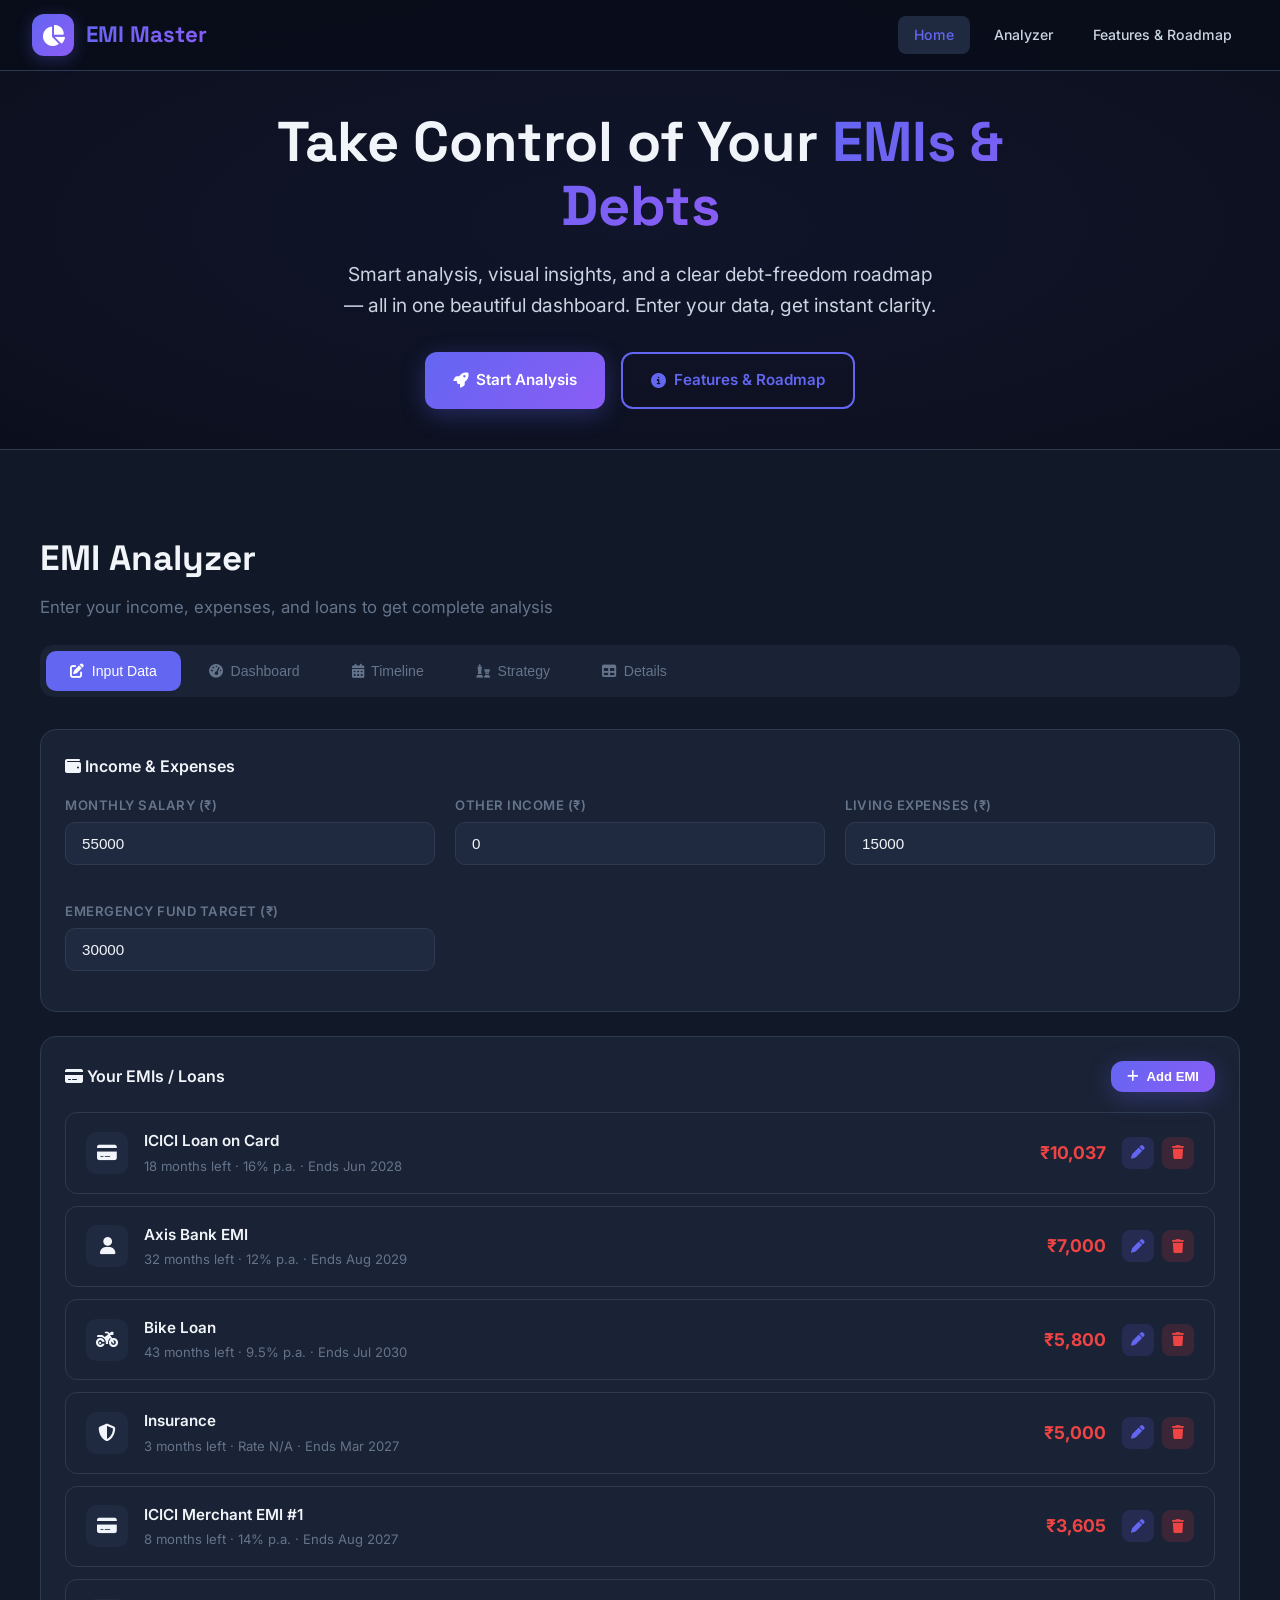
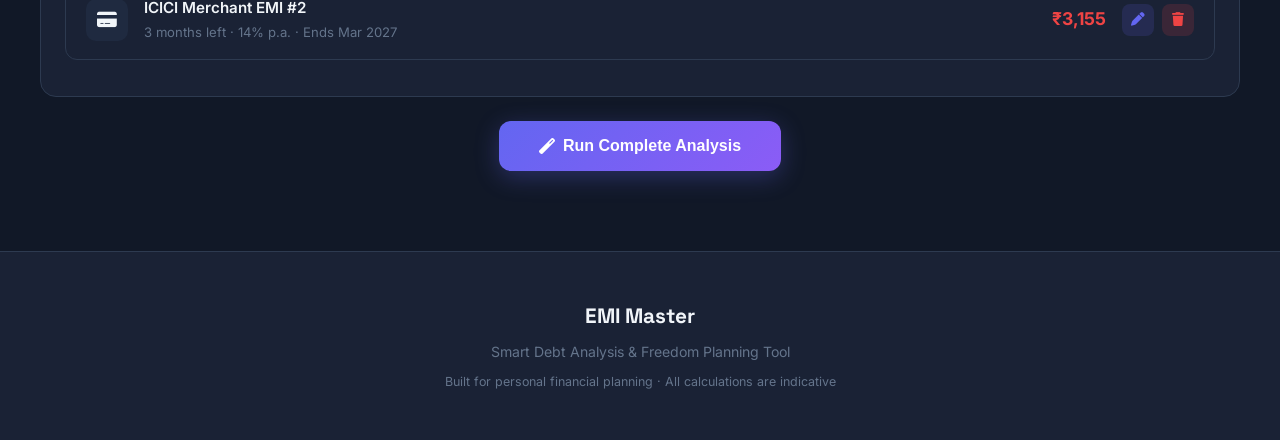
==== index.html @ 426da657 "Initial commit: EMI Master web application" ====
<!DOCTYPE html>
<html lang="en">
<head>
<meta charset="UTF-8">
<meta name="viewport" content="width=device-width, initial-scale=1.0">
<title>EMI Master — Smart Debt Analysis & Freedom Planner</title>
<link href="https://fonts.googleapis.com/css2?family=Inter:wght@300;400;500;600;700;800;900&family=Space+Grotesk:wght@500;700&display=swap" rel="stylesheet">
<link href="https://cdnjs.cloudflare.com/ajax/libs/font-awesome/6.5.0/css/all.min.css" rel="stylesheet">
<style>
:root {
  --bg: #0a0e1a;
  --bg2: #111827;
  --card: #1a2235;
  --card2: #1f2a40;
  --card3: #243049;
  --accent: #6366f1;
  --accent2: #8b5cf6;
  --accent-glow: rgba(99,102,241,0.3);
  --good: #10b981;
  --good-glow: rgba(16,185,129,0.2);
  --warn: #f59e0b;
  --bad: #ef4444;
  --bad-glow: rgba(239,68,68,0.15);
  --txt: #f1f5f9;
  --txt2: #cbd5e1;
  --muted: #64748b;
  --line: #2d3a50;
  --gradient1: linear-gradient(135deg, #6366f1, #8b5cf6);
  --gradient2: linear-gradient(135deg, #10b981, #06b6d4);
  --gradient3: linear-gradient(135deg, #f59e0b, #ef4444);
  --radius: 16px;
  --shadow: 0 8px 32px rgba(0,0,0,0.4);
}
* { box-sizing: border-box; margin: 0; padding: 0; }
html { scroll-behavior: smooth; }
body {
  font-family: 'Inter', system-ui, sans-serif;
  background: var(--bg);
  color: var(--txt);
  line-height: 1.6;
  overflow-x: hidden;
}

/* NAVBAR */
.navbar {
  position: fixed; top: 0; left: 0; right: 0; z-index: 1000;
  background: rgba(10,14,26,0.85);
  backdrop-filter: blur(20px);
  border-bottom: 1px solid var(--line);
  padding: 14px 32px;
  display: flex; align-items: center; justify-content: space-between;
}
.nav-brand {
  display: flex; align-items: center; gap: 12px;
}
.nav-logo {
  width: 42px; height: 42px; border-radius: 12px;
  background: var(--gradient1);
  display: flex; align-items: center; justify-content: center;
  font-size: 1.3rem; font-weight: 800; color: white;
  box-shadow: 0 4px 16px var(--accent-glow);
}
.nav-title {
  font-family: 'Space Grotesk', sans-serif;
  font-size: 1.4rem; font-weight: 700;
  background: var(--gradient1);
  -webkit-background-clip: text; background-clip: text; color: transparent;
}
.nav-links { display: flex; gap: 8px; }
.nav-links a {
  color: var(--txt2); text-decoration: none; padding: 8px 16px;
  border-radius: 8px; font-size: 0.88rem; font-weight: 500;
  transition: all 0.3s;
}
.nav-links a:hover, .nav-links a.active {
  background: var(--card2); color: var(--accent);
}

/* HERO */
.hero {
  padding: 110px 32px 40px;
  text-align: center;
  position: relative;
  overflow: hidden;
}
.hero::before {
  content: '';
  position: absolute; top: -50%; left: -50%; width: 200%; height: 200%;
  background: radial-gradient(ellipse at center, rgba(99,102,241,0.08) 0%, transparent 60%);
  animation: pulse 8s ease-in-out infinite;
}
@keyframes pulse { 0%,100%{opacity:0.5;transform:scale(1)} 50%{opacity:1;transform:scale(1.05)} }
.hero-content { position: relative; z-index: 1; max-width: 800px; margin: 0 auto; }
.hero h1 {
  font-family: 'Space Grotesk', sans-serif;
  font-size: 3.5rem; font-weight: 800; line-height: 1.15;
  margin-bottom: 20px;
}
.hero h1 span {
  background: var(--gradient1);
  -webkit-background-clip: text; background-clip: text; color: transparent;
}
.hero p { font-size: 1.2rem; color: var(--txt2); max-width: 600px; margin: 0 auto 32px; }
.hero-btns { display: flex; gap: 16px; justify-content: center; flex-wrap: wrap; }
.btn {
  padding: 14px 28px; border-radius: 12px; font-size: 0.95rem;
  font-weight: 600; text-decoration: none; cursor: pointer;
  border: none; transition: all 0.3s; display: inline-flex; align-items: center; gap: 8px;
}
.btn-primary {
  background: var(--gradient1); color: white;
  box-shadow: 0 6px 24px var(--accent-glow);
}
.btn-primary:hover { transform: translateY(-2px); box-shadow: 0 8px 32px var(--accent-glow); }
.btn-outline {
  background: transparent; color: var(--accent);
  border: 2px solid var(--accent);
}
.btn-outline:hover { background: rgba(99,102,241,0.1); }

/* FEATURES */
.section { padding: 80px 32px; max-width: 1200px; margin: 0 auto; }
.section-title {
  font-family: 'Space Grotesk', sans-serif;
  font-size: 2.2rem; font-weight: 700; text-align: center; margin-bottom: 12px;
}
.section-sub { text-align: center; color: var(--muted); margin-bottom: 48px; font-size: 1.05rem; }
.features-grid {
  display: grid; grid-template-columns: repeat(auto-fit, minmax(300px, 1fr));
  gap: 24px;
}
.feature-card {
  background: var(--card); border: 1px solid var(--line);
  border-radius: var(--radius); padding: 32px;
  transition: all 0.3s; position: relative; overflow: hidden;
}
.feature-card:hover {
  transform: translateY(-4px); border-color: var(--accent);
  box-shadow: 0 12px 40px rgba(99,102,241,0.15);
}
.feature-icon {
  width: 56px; height: 56px; border-radius: 14px;
  display: flex; align-items: center; justify-content: center;
  font-size: 1.4rem; margin-bottom: 18px;
}
.feature-card h3 { font-size: 1.15rem; margin-bottom: 8px; }
.feature-card p { color: var(--txt2); font-size: 0.92rem; }

/* APP SECTION */
.app-section {
  background: var(--bg2); padding: 80px 32px; border-top: 1px solid var(--line);
}
.app-container { max-width: 1200px; margin: 0 auto; }

/* TABS */
.tabs {
  display: flex; gap: 4px; background: var(--card);
  border-radius: 14px; padding: 6px; margin-bottom: 32px;
  overflow-x: auto;
}
.tab {
  padding: 12px 24px; border-radius: 10px; cursor: pointer;
  font-size: 0.88rem; font-weight: 500; color: var(--muted);
  transition: all 0.3s; white-space: nowrap;
  border: none; background: none;
}
.tab.active { background: var(--accent); color: white; }
.tab:hover:not(.active) { color: var(--txt); background: var(--card2); }
.tab-content { display: none; animation: fadeIn 0.4s; }
.tab-content.active { display: block; }
@keyframes fadeIn { from{opacity:0;transform:translateY(10px)} to{opacity:1;transform:none} }

/* FORM */
.form-grid { display: grid; grid-template-columns: repeat(auto-fit, minmax(280px, 1fr)); gap: 20px; }
.form-group { margin-bottom: 16px; }
.form-group label {
  display: block; font-size: 0.82rem; font-weight: 600;
  color: var(--muted); text-transform: uppercase; letter-spacing: 0.5px;
  margin-bottom: 6px;
}
.form-group input, .form-group select {
  width: 100%; padding: 12px 16px; border-radius: 10px;
  border: 1px solid var(--line); background: var(--card2);
  color: var(--txt); font-size: 0.95rem;
  transition: border-color 0.3s;
}
.form-group input:focus, .form-group select:focus {
  outline: none; border-color: var(--accent);
  box-shadow: 0 0 0 3px var(--accent-glow);
}

/* EMI LIST */
.emi-list { margin-top: 20px; }
.emi-item {
  background: var(--card); border: 1px solid var(--line);
  border-radius: 12px; padding: 16px 20px; margin-bottom: 12px;
  display: flex; align-items: center; justify-content: space-between;
  transition: all 0.3s;
}
.emi-item:hover { border-color: var(--accent); }
.emi-item-info { display: flex; align-items: center; gap: 16px; }
.emi-item-icon {
  width: 42px; height: 42px; border-radius: 10px;
  background: var(--card2); display: flex; align-items: center;
  justify-content: center; font-size: 1.1rem;
}
.emi-item-name { font-weight: 600; font-size: 0.95rem; }
.emi-item-details { color: var(--muted); font-size: 0.82rem; margin-top: 2px; }
.emi-item-amount { font-weight: 700; font-size: 1.1rem; }
.emi-item-actions { display: flex; gap: 8px; }
.emi-item-actions button {
  width: 32px; height: 32px; border-radius: 8px; border: none;
  cursor: pointer; font-size: 0.85rem; transition: all 0.3s;
}
.btn-edit { background: rgba(99,102,241,0.15); color: var(--accent); }
.btn-delete { background: rgba(239,68,68,0.15); color: var(--bad); }
.btn-edit:hover { background: rgba(99,102,241,0.3); }
.btn-delete:hover { background: rgba(239,68,68,0.3); }

/* DASHBOARD */
.dash-grid { display: grid; grid-template-columns: repeat(4, 1fr); gap: 16px; margin-bottom: 32px; }
.kpi-card {
  background: var(--card); border: 1px solid var(--line);
  border-radius: var(--radius); padding: 24px; text-align: center;
  position: relative; overflow: hidden;
}
.kpi-card::before {
  content: ''; position: absolute; top: 0; left: 0; right: 0; height: 3px;
}
.kpi-card.accent::before { background: var(--gradient1); }
.kpi-card.good::before { background: var(--gradient2); }
.kpi-card.warn::before { background: linear-gradient(90deg, #f59e0b, #fbbf24); }
.kpi-card.bad::before { background: linear-gradient(90deg, #ef4444, #f87171); }
.kpi-label { font-size: 0.78rem; color: var(--muted); text-transform: uppercase; letter-spacing: 0.5px; }
.kpi-value { font-size: 1.8rem; font-weight: 800; margin-top: 6px; }

/* CHARTS */
.chart-container {
  background: var(--card); border: 1px solid var(--line);
  border-radius: var(--radius); padding: 24px; margin-bottom: 24px;
}
.chart-title { font-size: 1rem; font-weight: 600; margin-bottom: 16px; }
.bar-chart { display: flex; flex-direction: column; gap: 12px; }
.bar-row { display: flex; align-items: center; gap: 12px; }
.bar-label { width: 130px; font-size: 0.85rem; color: var(--txt2); flex-shrink: 0; }
.bar-track {
  flex: 1; height: 32px; background: var(--card2);
  border-radius: 8px; overflow: hidden; position: relative;
}
.bar-fill {
  height: 100%; border-radius: 8px; display: flex;
  align-items: center; padding: 0 12px; font-size: 0.78rem;
  font-weight: 600; color: white; transition: width 0.8s ease;
  justify-content: flex-end;
}
.bar-value { font-size: 0.85rem; font-weight: 600; width: 80px; text-align: right; }

/* DONUT CHART */
.donut-wrapper { display: flex; align-items: center; justify-content: center; gap: 40px; flex-wrap: wrap; }
.donut-svg { width: 200px; height: 200px; }
.donut-legend { display: flex; flex-direction: column; gap: 12px; }
.legend-item { display: flex; align-items: center; gap: 10px; font-size: 0.88rem; }
.legend-dot { width: 12px; height: 12px; border-radius: 4px; }

/* TIMELINE */
.timeline { margin-left: 12px; padding-left: 30px; border-left: 2px solid var(--line); }
.tl-item { position: relative; margin-bottom: 28px; padding-bottom: 4px; }
.tl-item::before {
  content: ''; position: absolute; left: -39px; top: 4px;
  width: 16px; height: 16px; border-radius: 50%;
  background: var(--accent); box-shadow: 0 0 0 4px var(--accent-glow);
}
.tl-item.complete::before { background: var(--good); box-shadow: 0 0 0 4px var(--good-glow); }
.tl-date { font-weight: 700; color: var(--accent); font-size: 0.95rem; }
.tl-item.complete .tl-date { color: var(--good); }
.tl-text { color: var(--txt2); font-size: 0.9rem; margin-top: 4px; }
.tl-badge {
  display: inline-block; padding: 3px 12px; border-radius: 20px;
  font-size: 0.75rem; font-weight: 600; margin-top: 6px;
}
.tl-badge.freed { background: rgba(16,185,129,0.15); color: var(--good); }

/* TABLE */
.data-table { width: 100%; border-collapse: collapse; font-size: 0.9rem; }
.data-table th {
  padding: 14px 16px; text-align: left; font-size: 0.78rem;
  text-transform: uppercase; letter-spacing: 0.5px;
  color: var(--accent); background: var(--card2);
  border-bottom: 1px solid var(--line);
}
.data-table td { padding: 14px 16px; border-bottom: 1px solid var(--line); }
.data-table tr:hover td { background: rgba(99,102,241,0.04); }
.data-table .num { text-align: right; font-variant-numeric: tabular-nums; }
.data-table tfoot td { font-weight: 700; background: var(--card2); }

/* TIPS */
.tips-grid { display: grid; grid-template-columns: repeat(auto-fit, minmax(320px, 1fr)); gap: 20px; }
.tip-card {
  background: var(--card); border: 1px solid var(--line);
  border-radius: var(--radius); padding: 24px;
}
.tip-card h4 { margin-bottom: 12px; display: flex; align-items: center; gap: 10px; }
.tip-list { list-style: none; }
.tip-list li {
  padding: 8px 0 8px 24px; position: relative;
  border-bottom: 1px solid var(--line); color: var(--txt2); font-size: 0.9rem;
}
.tip-list li:last-child { border-bottom: none; }
.tip-list li::before { content: '→'; position: absolute; left: 0; color: var(--accent); font-weight: 700; }

/* ALERT */
.alert-box {
  border-radius: 12px; padding: 18px 22px; margin: 20px 0;
  border: 1px solid; display: flex; align-items: flex-start; gap: 14px;
}
.alert-box.danger { background: var(--bad-glow); border-color: var(--bad); }
.alert-box.success { background: var(--good-glow); border-color: var(--good); }
.alert-box.info { background: rgba(99,102,241,0.1); border-color: var(--accent); }
.alert-icon { font-size: 1.3rem; flex-shrink: 0; margin-top: 2px; }

/* FOOTER */
.footer {
  background: var(--card); border-top: 1px solid var(--line);
  padding: 48px 32px; text-align: center;
}
.footer-brand { font-family: 'Space Grotesk'; font-size: 1.3rem; font-weight: 700; margin-bottom: 8px; }
.footer p { color: var(--muted); font-size: 0.88rem; }

/* RESPONSIVE */
@media (max-width: 768px) {
  .hero h1 { font-size: 2.2rem; }
  .dash-grid { grid-template-columns: repeat(2, 1fr); }
  .navbar { padding: 12px 16px; }
  .nav-links { display: none; }
  .section { padding: 48px 16px; }
  .donut-wrapper { flex-direction: column; }
}
@media (max-width: 480px) {
  .dash-grid { grid-template-columns: 1fr; }
  .hero h1 { font-size: 1.8rem; }
}

/* MODAL */
.modal-overlay {
  position: fixed; top: 0; left: 0; right: 0; bottom: 0;
  background: rgba(0,0,0,0.7); backdrop-filter: blur(4px);
  display: none; align-items: center; justify-content: center;
  z-index: 2000; padding: 20px;
}
.modal-overlay.show { display: flex; }
.modal {
  background: var(--card); border: 1px solid var(--line);
  border-radius: var(--radius); padding: 32px;
  width: 100%; max-width: 500px; max-height: 90vh; overflow-y: auto;
}
.modal h3 { margin-bottom: 20px; font-size: 1.2rem; }
.modal-actions { display: flex; gap: 12px; margin-top: 24px; justify-content: flex-end; }

/* PHASE INDICATOR */
.phases {
  display: flex; justify-content: center; gap: 0; margin: 48px auto;
  max-width: 900px; position: relative;
}
.phase {
  flex: 1; text-align: center; position: relative; padding: 0 8px;
}
.phase-num {
  width: 40px; height: 40px; border-radius: 50%;
  background: var(--card2); border: 2px solid var(--line);
  display: flex; align-items: center; justify-content: center;
  font-weight: 700; font-size: 0.9rem; margin: 0 auto 10px;
  position: relative; z-index: 1;
}
.phase.active .phase-num { background: var(--accent); border-color: var(--accent); color: white; }
.phase.done .phase-num { background: var(--good); border-color: var(--good); color: white; }
.phase-label { font-size: 0.78rem; color: var(--muted); }
.phase.active .phase-label { color: var(--accent); font-weight: 600; }
.phases::before {
  content: ''; position: absolute; top: 20px; left: 60px; right: 60px;
  height: 2px; background: var(--line); z-index: 0;
}

/* SCROLLBAR */
::-webkit-scrollbar { width: 8px; }
::-webkit-scrollbar-track { background: var(--bg); }
::-webkit-scrollbar-thumb { background: var(--card2); border-radius: 4px; }
::-webkit-scrollbar-thumb:hover { background: var(--card3); }
</style>
</head>
<body>

<!-- NAVBAR -->
<nav class="navbar">
  <div class="nav-brand">
    <div class="nav-logo"><i class="fas fa-chart-pie"></i></div>
    <span class="nav-title">EMI Master</span>
  </div>
  <div class="nav-links">
    <a href="#home" class="active">Home</a>
    <a href="#app">Analyzer</a>
    <a href="emi-about.html">Features & Roadmap</a>
  </div>
</nav>

<!-- HERO -->
<section class="hero" id="home">
  <div class="hero-content">
    <h1>Take Control of Your <span>EMIs & Debts</span></h1>
    <p>Smart analysis, visual insights, and a clear debt-freedom roadmap — all in one beautiful dashboard. Enter your data, get instant clarity.</p>
    <div class="hero-btns">
      <a href="#app" class="btn btn-primary"><i class="fas fa-rocket"></i> Start Analysis</a>
      <a href="emi-about.html" class="btn btn-outline"><i class="fas fa-info-circle"></i> Features & Roadmap</a>
    </div>
  </div>
</section>

<!-- MAIN APP -->
<section class="app-section" id="app">
  <div class="app-container">
    <h2 class="section-title" style="text-align:left;margin-bottom:8px">EMI Analyzer</h2>
    <p class="section-sub" style="text-align:left;margin-bottom:24px">Enter your income, expenses, and loans to get complete analysis</p>

    <!-- TABS -->
    <div class="tabs">
      <button class="tab active" onclick="switchTab('input')"><i class="fas fa-edit"></i>&nbsp; Input Data</button>
      <button class="tab" onclick="switchTab('dashboard')"><i class="fas fa-tachometer-alt"></i>&nbsp; Dashboard</button>
      <button class="tab" onclick="switchTab('timeline')"><i class="fas fa-calendar-alt"></i>&nbsp; Timeline</button>
      <button class="tab" onclick="switchTab('strategy')"><i class="fas fa-chess"></i>&nbsp; Strategy</button>
      <button class="tab" onclick="switchTab('details')"><i class="fas fa-table"></i>&nbsp; Details</button>
    </div>

    <!-- TAB: INPUT -->
    <div class="tab-content active" id="tab-input">
      <div class="chart-container">
        <div class="chart-title"><i class="fas fa-wallet"></i> Income & Expenses</div>
        <div class="form-grid">
          <div class="form-group">
            <label>Monthly Salary (₹)</label>
            <input type="number" id="salary" placeholder="e.g. 55000" value="55000">
          </div>
          <div class="form-group">
            <label>Other Income (₹)</label>
            <input type="number" id="otherIncome" placeholder="e.g. 5000" value="0">
          </div>
          <div class="form-group">
            <label>Living Expenses (₹)</label>
            <input type="number" id="expenses" placeholder="e.g. 15000" value="15000">
          </div>
          <div class="form-group">
            <label>Emergency Fund Target (₹)</label>
            <input type="number" id="emergencyFund" placeholder="e.g. 30000" value="30000">
          </div>
        </div>
      </div>

      <div class="chart-container">
        <div class="chart-title" style="display:flex;justify-content:space-between;align-items:center">
          <span><i class="fas fa-credit-card"></i> Your EMIs / Loans</span>
          <button class="btn btn-primary" onclick="openAddModal()" style="padding:8px 16px;font-size:0.82rem">
            <i class="fas fa-plus"></i> Add EMI
          </button>
        </div>
        <div class="emi-list" id="emiList"></div>
        <div id="noEmi" style="text-align:center;padding:40px;color:var(--muted)">
          <i class="fas fa-inbox" style="font-size:2rem;margin-bottom:12px;display:block"></i>
          No EMIs added yet. Click "Add EMI" to start.
        </div>
      </div>

      <div style="text-align:center;margin-top:24px">
        <button class="btn btn-primary" onclick="runAnalysis()" style="padding:16px 40px;font-size:1rem">
          <i class="fas fa-magic"></i> Run Complete Analysis
        </button>
      </div>
    </div>

    <!-- TAB: DASHBOARD -->
    <div class="tab-content" id="tab-dashboard">
      <div class="dash-grid" id="kpiGrid"></div>
      <div class="chart-container">
        <div class="chart-title">Salary Allocation Breakdown</div>
        <div class="donut-wrapper">
          <svg class="donut-svg" viewBox="0 0 42 42" id="donutChart"></svg>
          <div class="donut-legend" id="donutLegend"></div>
        </div>
      </div>
      <div class="chart-container">
        <div class="chart-title">EMI Distribution by Loan</div>
        <div class="bar-chart" id="emiBarChart"></div>
      </div>
      <div id="healthAlert"></div>
    </div>

    <!-- TAB: TIMELINE -->
    <div class="tab-content" id="tab-timeline">
      <div class="chart-container">
        <div class="chart-title"><i class="fas fa-flag-checkered"></i> Debt Freedom Timeline</div>
        <div class="timeline" id="timelineView"></div>
      </div>
      <div class="chart-container">
        <div class="chart-title">Free Cash Growth Projection</div>
        <div class="bar-chart" id="cashGrowthChart"></div>
      </div>
    </div>

    <!-- TAB: STRATEGY -->
    <div class="tab-content" id="tab-strategy">
      <div class="tips-grid" id="strategyCards"></div>
    </div>

    <!-- TAB: DETAILS -->
    <div class="tab-content" id="tab-details">
      <div class="chart-container" style="padding:0;overflow:hidden">
        <table class="data-table" id="detailsTable"></table>
      </div>
    </div>
  </div>
</section>

<!-- ADD EMI MODAL -->
<div class="modal-overlay" id="emiModal">
  <div class="modal">
    <h3 id="modalTitle"><i class="fas fa-plus-circle"></i> Add New EMI</h3>
    <div class="form-group">
      <label>Loan Name</label>
      <input type="text" id="emiName" placeholder="e.g. ICICI Credit Card Loan">
    </div>
    <div class="form-group">
      <label>Monthly EMI (₹)</label>
      <input type="number" id="emiAmount" placeholder="e.g. 10000">
    </div>
    <div class="form-group">
      <label>Pending Installments</label>
      <input type="number" id="emiPending" placeholder="e.g. 18">
    </div>
    <div class="form-group">
      <label>Interest Rate (% p.a.) — Optional</label>
      <input type="number" id="emiRate" placeholder="e.g. 14" step="0.1">
    </div>
    <div class="form-group">
      <label>Loan Type</label>
      <select id="emiType">
        <option value="personal">Personal Loan</option>
        <option value="credit">Credit Card EMI</option>
        <option value="vehicle">Vehicle Loan</option>
        <option value="home">Home Loan</option>
        <option value="education">Education Loan</option>
        <option value="insurance">Insurance</option>
        <option value="other">Other</option>
      </select>
    </div>
    <input type="hidden" id="editIndex" value="-1">
    <div class="modal-actions">
      <button class="btn btn-outline" onclick="closeModal()">Cancel</button>
      <button class="btn btn-primary" onclick="saveEmi()">Save EMI</button>
    </div>
  </div>
</div>

<!-- FOOTER -->
<footer class="footer">
  <div class="footer-brand">EMI Master</div>
  <p>Smart Debt Analysis & Freedom Planning Tool</p>
  <p style="margin-top:8px;font-size:0.78rem">Built for personal financial planning · All calculations are indicative</p>
</footer>

<script>
// ===== STATE =====
let emis = [];
let state = { salary: 55000, otherIncome: 0, expenses: 15000, emergencyFund: 30000 };

// Load from localStorage
function loadState() {
  const saved = localStorage.getItem('emiMasterData');
  if (saved) {
    const data = JSON.parse(saved);
    emis = data.emis || [];
    state = data.state || state;
    document.getElementById('salary').value = state.salary;
    document.getElementById('otherIncome').value = state.otherIncome;
    document.getElementById('expenses').value = state.expenses;
    document.getElementById('emergencyFund').value = state.emergencyFund;
  }
  renderEmiList();
}

function saveState() {
  state.salary = +document.getElementById('salary').value || 0;
  state.otherIncome = +document.getElementById('otherIncome').value || 0;
  state.expenses = +document.getElementById('expenses').value || 0;
  state.emergencyFund = +document.getElementById('emergencyFund').value || 0;
  localStorage.setItem('emiMasterData', JSON.stringify({ emis, state }));
}

// ===== TABS =====
function switchTab(name) {
  document.querySelectorAll('.tab-content').forEach(t => t.classList.remove('active'));
  document.querySelectorAll('.tab').forEach(t => t.classList.remove('active'));
  document.getElementById('tab-' + name).classList.add('active');
  event.target.closest('.tab').classList.add('active');
}

// ===== EMI CRUD =====
const typeIcons = {
  personal: 'fa-user', credit: 'fa-credit-card', vehicle: 'fa-motorcycle',
  home: 'fa-home', education: 'fa-graduation-cap', insurance: 'fa-shield-alt', other: 'fa-ellipsis-h'
};

function renderEmiList() {
  const list = document.getElementById('emiList');
  const noEmi = document.getElementById('noEmi');
  if (emis.length === 0) { list.innerHTML = ''; noEmi.style.display = 'block'; return; }
  noEmi.style.display = 'none';
  list.innerHTML = emis.map((e, i) => `
    <div class="emi-item">
      <div class="emi-item-info">
        <div class="emi-item-icon"><i class="fas ${typeIcons[e.type] || 'fa-money-bill'}"></i></div>
        <div>
          <div class="emi-item-name">${escapeHtml(e.name)}</div>
          <div class="emi-item-details">${e.pending} months left · ${e.rate ? e.rate + '% p.a.' : 'Rate N/A'} · Ends ${getEndDate(e.pending)}</div>
        </div>
      </div>
      <div style="display:flex;align-items:center;gap:16px">
        <div class="emi-item-amount" style="color:var(--bad)">₹${e.amount.toLocaleString('en-IN')}</div>
        <div class="emi-item-actions">
          <button class="btn-edit" onclick="editEmi(${i})"><i class="fas fa-pen"></i></button>
          <button class="btn-delete" onclick="deleteEmi(${i})"><i class="fas fa-trash"></i></button>
        </div>
      </div>
    </div>
  `).join('');
}

function escapeHtml(str) {
  const div = document.createElement('div');
  div.textContent = str;
  return div.innerHTML;
}

function getEndDate(months) {
  const d = new Date();
  d.setMonth(d.getMonth() + months);
  return d.toLocaleString('en-IN', { month: 'short', year: 'numeric' });
}

function openAddModal() {
  document.getElementById('modalTitle').innerHTML = '<i class="fas fa-plus-circle"></i> Add New EMI';
  document.getElementById('emiName').value = '';
  document.getElementById('emiAmount').value = '';
  document.getElementById('emiPending').value = '';
  document.getElementById('emiRate').value = '';
  document.getElementById('emiType').value = 'personal';
  document.getElementById('editIndex').value = -1;
  document.getElementById('emiModal').classList.add('show');
}

function editEmi(i) {
  const e = emis[i];
  document.getElementById('modalTitle').innerHTML = '<i class="fas fa-edit"></i> Edit EMI';
  document.getElementById('emiName').value = e.name;
  document.getElementById('emiAmount').value = e.amount;
  document.getElementById('emiPending').value = e.pending;
  document.getElementById('emiRate').value = e.rate || '';
  document.getElementById('emiType').value = e.type;
  document.getElementById('editIndex').value = i;
  document.getElementById('emiModal').classList.add('show');
}

function deleteEmi(i) {
  if (confirm('Remove this EMI?')) {
    emis.splice(i, 1);
    saveState();
    renderEmiList();
  }
}

function closeModal() { document.getElementById('emiModal').classList.remove('show'); }

function saveEmi() {
  const name = document.getElementById('emiName').value.trim();
  const amount = +document.getElementById('emiAmount').value;
  const pending = +document.getElementById('emiPending').value;
  const rate = +document.getElementById('emiRate').value || 0;
  const type = document.getElementById('emiType').value;
  if (!name || !amount || !pending) { alert('Please fill Name, Amount, and Pending months.'); return; }
  const idx = +document.getElementById('editIndex').value;
  const emi = { name, amount, pending, rate, type };
  if (idx >= 0) emis[idx] = emi; else emis.push(emi);
  saveState();
  renderEmiList();
  closeModal();
}

// ===== ANALYSIS ENGINE =====
function runAnalysis() {
  saveState();
  if (emis.length === 0) { alert('Please add at least one EMI to analyze.'); return; }

  generateDashboard();
  generateTimeline();
  generateStrategy();
  generateDetails();

  // Switch to dashboard
  document.querySelectorAll('.tab-content').forEach(t => t.classList.remove('active'));
  document.querySelectorAll('.tab').forEach(t => t.classList.remove('active'));
  document.getElementById('tab-dashboard').classList.add('active');
  document.querySelectorAll('.tab')[1].classList.add('active');
}

function generateDashboard() {
  const totalIncome = state.salary + state.otherIncome;
  const totalEmi = emis.reduce((s, e) => s + e.amount, 0);
  const totalDebt = emis.reduce((s, e) => s + e.amount * e.pending, 0);
  const freeCash = totalIncome - totalEmi - state.expenses;
  const emiPercent = Math.round((totalEmi / totalIncome) * 100);

  // KPIs
  document.getElementById('kpiGrid').innerHTML = `
    <div class="kpi-card good"><div class="kpi-label">Total Income</div><div class="kpi-value" style="color:var(--good)">₹${totalIncome.toLocaleString('en-IN')}</div></div>
    <div class="kpi-card bad"><div class="kpi-label">Total EMIs</div><div class="kpi-value" style="color:var(--bad)">₹${totalEmi.toLocaleString('en-IN')}</div></div>
    <div class="kpi-card warn"><div class="kpi-label">Expenses</div><div class="kpi-value" style="color:var(--warn)">₹${state.expenses.toLocaleString('en-IN')}</div></div>
    <div class="kpi-card ${freeCash >= 0 ? 'accent' : 'bad'}"><div class="kpi-label">Free Cash</div><div class="kpi-value" style="color:${freeCash >= 0 ? 'var(--accent)' : 'var(--bad)'}">₹${freeCash.toLocaleString('en-IN')}</div></div>
  `;

  // Donut
  const segments = [
    { label: 'EMIs', value: totalEmi, color: '#ef4444' },
    { label: 'Expenses', value: state.expenses, color: '#f59e0b' },
    { label: 'Free Cash', value: Math.max(freeCash, 0), color: '#10b981' }
  ];
  renderDonut(segments, totalIncome);

  // EMI bar chart
  const maxEmi = Math.max(...emis.map(e => e.amount));
  document.getElementById('emiBarChart').innerHTML = emis.map(e => {
    const pct = Math.round((e.amount / maxEmi) * 100);
    return `<div class="bar-row">
      <div class="bar-label">${escapeHtml(e.name)}</div>
      <div class="bar-track"><div class="bar-fill" style="width:${pct}%;background:var(--gradient1)">₹${e.amount.toLocaleString('en-IN')}</div></div>
    </div>`;
  }).join('');

  // Health alert
  let alertHtml = '';
  if (emiPercent > 50) {
    alertHtml = `<div class="alert-box danger"><span class="alert-icon">⚠️</span><div><strong>High EMI Load (${emiPercent}% of income):</strong> Your EMIs consume more than half your income. Avoid new debt and focus on clearing high-interest loans first.</div></div>`;
  } else if (emiPercent > 35) {
    alertHtml = `<div class="alert-box info"><span class="alert-icon">ℹ️</span><div><strong>Moderate EMI Load (${emiPercent}% of income):</strong> Manageable but keep a buffer. Build an emergency fund of at least 3 months' EMI.</div></div>`;
  } else {
    alertHtml = `<div class="alert-box success"><span class="alert-icon">✅</span><div><strong>Healthy EMI Load (${emiPercent}% of income):</strong> Your debt-to-income ratio is comfortable. Continue regular payments and invest the surplus.</div></div>`;
  }
  document.getElementById('healthAlert').innerHTML = alertHtml;
}

function renderDonut(segments, total) {
  const svg = document.getElementById('donutChart');
  const legend = document.getElementById('donutLegend');
  let offset = 25; // start at top
  const radius = 15.915;
  const circumference = 2 * Math.PI * radius;

  let circles = `<circle cx="21" cy="21" r="${radius}" fill="none" stroke="var(--card2)" stroke-width="4"/>`;
  segments.forEach(seg => {
    const pct = (seg.value / total) * 100;
    const dash = (pct / 100) * circumference;
    circles += `<circle cx="21" cy="21" r="${radius}" fill="none" stroke="${seg.color}" stroke-width="4"
      stroke-dasharray="${dash} ${circumference - dash}" stroke-dashoffset="${-offset}" stroke-linecap="round"/>`;
    offset -= (pct / 100) * circumference;
  });
  svg.innerHTML = circles;

  legend.innerHTML = segments.map(seg => {
    const pct = Math.round((seg.value / total) * 100);
    return `<div class="legend-item"><div class="legend-dot" style="background:${seg.color}"></div>${seg.label}: ₹${seg.value.toLocaleString('en-IN')} (${pct}%)</div>`;
  }).join('');
}

function generateTimeline() {
  const totalIncome = state.salary + state.otherIncome;
  // Sort EMIs by end date (pending months)
  const sorted = [...emis].sort((a, b) => a.pending - b.pending);
  let currentEmi = emis.reduce((s, e) => s + e.amount, 0);
  let timeline = '';
  let cashData = [];
  
  cashData.push({ label: 'Now', cash: totalIncome - currentEmi - state.expenses });

  const grouped = {};
  sorted.forEach(e => {
    const key = e.pending;
    if (!grouped[key]) grouped[key] = [];
    grouped[key].push(e);
  });

  Object.keys(grouped).sort((a, b) => +a - +b).forEach(months => {
    const group = grouped[months];
    const freed = group.reduce((s, e) => s + e.amount, 0);
    currentEmi -= freed;
    const freeCash = totalIncome - currentEmi - state.expenses;
    const endDate = getEndDate(+months);
    const names = group.map(e => `${escapeHtml(e.name)} (₹${e.amount.toLocaleString('en-IN')})`).join(', ');

    timeline += `<div class="tl-item${currentEmi === 0 ? ' complete' : ''}">
      <div class="tl-date">${endDate}</div>
      <div class="tl-text">${names} completes</div>
      <span class="tl-badge freed">+₹${freed.toLocaleString('en-IN')} freed/month</span>
      <div class="tl-text" style="margin-top:6px">Remaining EMI: <strong>₹${currentEmi.toLocaleString('en-IN')}</strong> · Free cash: <strong style="color:var(--good)">₹${freeCash.toLocaleString('en-IN')}</strong></div>
    </div>`;

    cashData.push({ label: endDate, cash: freeCash });
  });

  // Final debt-free marker
  const lastMonth = Math.max(...emis.map(e => e.pending));
  timeline += `<div class="tl-item complete">
    <div class="tl-date">🎉 ${getEndDate(lastMonth + 1)} — DEBT FREE!</div>
    <div class="tl-text">All EMIs cleared. Your full income of ₹${totalIncome.toLocaleString('en-IN')} is yours.</div>
  </div>`;

  document.getElementById('timelineView').innerHTML = timeline;

  // Cash growth chart
  const maxCash = Math.max(...cashData.map(d => d.cash), 1);
  document.getElementById('cashGrowthChart').innerHTML = cashData.map(d => {
    const pct = Math.max(Math.round((d.cash / maxCash) * 100), 5);
    const color = d.cash < 5000 ? 'var(--bad)' : d.cash < 15000 ? 'var(--warn)' : 'var(--good)';
    return `<div class="bar-row">
      <div class="bar-label">${d.label}</div>
      <div class="bar-track"><div class="bar-fill" style="width:${pct}%;background:${color}">₹${d.cash.toLocaleString('en-IN')}</div></div>
    </div>`;
  }).join('');
}

function generateStrategy() {
  const totalIncome = state.salary + state.otherIncome;
  const totalEmi = emis.reduce((s, e) => s + e.amount, 0);
  const freeCash = totalIncome - totalEmi - state.expenses;
  const highInterest = [...emis].sort((a, b) => (b.rate || 0) - (a.rate || 0));
  const smallest = [...emis].sort((a, b) => (a.amount * a.pending) - (b.amount * b.pending));

  let html = '';

  // Survival tips
  if (freeCash < 10000) {
    html += `<div class="tip-card">
      <h4 style="color:var(--bad)"><i class="fas fa-shield-alt"></i> Survive Tight Months</h4>
      <ul class="tip-list">
        <li>You have only ₹${freeCash.toLocaleString('en-IN')} spare — avoid any new EMI or credit spend</li>
        <li>Keep ₹${Math.min(state.emergencyFund, totalEmi).toLocaleString('en-IN')} emergency cushion to avoid bounced EMIs</li>
        <li>Set up auto-pay on salary day to never miss a payment</li>
        <li>Cut discretionary spending until the first EMI closes</li>
      </ul>
    </div>`;
  }

  // Avalanche strategy
  html += `<div class="tip-card">
    <h4 style="color:var(--accent)"><i class="fas fa-mountain"></i> Avalanche Method (Save Most Interest)</h4>
    <ul class="tip-list">
      <li>Pay minimums on all loans, put extra towards the <strong>highest interest rate</strong> loan first</li>
      ${highInterest.slice(0, 3).map(e => `<li>Target: ${escapeHtml(e.name)} ${e.rate ? `at ${e.rate}% p.a.` : ''}</li>`).join('')}
      <li>This saves the most money over the life of your loans</li>
    </ul>
  </div>`;

  // Snowball strategy
  html += `<div class="tip-card">
    <h4 style="color:var(--good)"><i class="fas fa-snowflake"></i> Snowball Method (Quick Wins)</h4>
    <ul class="tip-list">
      <li>Pay off the <strong>smallest balance</strong> first for psychological momentum</li>
      ${smallest.slice(0, 3).map(e => `<li>Clear: ${escapeHtml(e.name)} (₹${(e.amount * e.pending).toLocaleString('en-IN')} remaining)</li>`).join('')}
      <li>Each cleared loan frees cash to attack the next one faster</li>
    </ul>
  </div>`;

  // General tips
  html += `<div class="tip-card">
    <h4 style="color:var(--warn)"><i class="fas fa-lightbulb"></i> General Tips</h4>
    <ul class="tip-list">
      <li>Never take a new loan to pay an old one unless the rate is clearly lower</li>
      <li>Any bonus or side income → straight to pre-payment</li>
      <li>Ask your bank about balance transfer at lower interest rates</li>
      <li>Once an EMI closes, redirect that amount to the next target loan</li>
      <li>Build an emergency fund of 3× monthly EMI total (₹${(totalEmi * 3).toLocaleString('en-IN')})</li>
    </ul>
  </div>`;

  // Growth tips
  html += `<div class="tip-card">
    <h4 style="color:var(--accent2)"><i class="fas fa-chart-line"></i> After Debt Freedom</h4>
    <ul class="tip-list">
      <li>Once debt-free, invest the EMI amount in mutual funds/SIPs</li>
      <li>Build 6 months' expenses as full emergency fund</li>
      <li>Start SIP of ₹${totalEmi.toLocaleString('en-IN')}/month for long-term wealth building</li>
      <li>Consider term insurance and health insurance as priority</li>
    </ul>
  </div>`;

  document.getElementById('strategyCards').innerHTML = html;
}

function generateDetails() {
  const totalEmi = emis.reduce((s, e) => s + e.amount, 0);
  const totalDebt = emis.reduce((s, e) => s + e.amount * e.pending, 0);

  let rows = emis.map(e => `
    <tr>
      <td>${escapeHtml(e.name)}</td>
      <td>${e.type}</td>
      <td class="num">₹${e.amount.toLocaleString('en-IN')}</td>
      <td class="num">${e.pending}</td>
      <td>${getEndDate(e.pending)}</td>
      <td class="num">${e.rate ? e.rate + '%' : '—'}</td>
      <td class="num">₹${(e.amount * e.pending).toLocaleString('en-IN')}</td>
    </tr>
  `).join('');

  document.getElementById('detailsTable').innerHTML = `
    <thead><tr><th>Loan</th><th>Type</th><th class="num">Monthly</th><th class="num">Pending</th><th>Ends</th><th class="num">Rate</th><th class="num">Total Left</th></tr></thead>
    <tbody>${rows}</tbody>
    <tfoot><tr><td colspan="2">TOTAL</td><td class="num">₹${totalEmi.toLocaleString('en-IN')}</td><td>—</td><td>${getEndDate(Math.max(...emis.map(e => e.pending)))}</td><td>—</td><td class="num">₹${totalDebt.toLocaleString('en-IN')}</td></tr></tfoot>
  `;
}

// ===== DEMO DATA =====
function loadDemoData() {
  emis = [
    { name: 'ICICI Loan on Card', amount: 10037, pending: 18, rate: 16, type: 'credit' },
    { name: 'Axis Bank EMI', amount: 7000, pending: 32, rate: 12, type: 'personal' },
    { name: 'Bike Loan', amount: 5800, pending: 43, rate: 9.5, type: 'vehicle' },
    { name: 'Insurance', amount: 5000, pending: 3, rate: 0, type: 'insurance' },
    { name: 'ICICI Merchant EMI #1', amount: 3605, pending: 8, rate: 14, type: 'credit' },
    { name: 'ICICI Merchant EMI #2', amount: 3155, pending: 3, rate: 14, type: 'credit' }
  ];
  state = { salary: 55000, otherIncome: 0, expenses: 15000, emergencyFund: 30000 };
  document.getElementById('salary').value = 55000;
  document.getElementById('otherIncome').value = 0;
  document.getElementById('expenses').value = 15000;
  document.getElementById('emergencyFund').value = 30000;
  saveState();
  renderEmiList();
}

// Smooth scroll nav
document.querySelectorAll('.nav-links a').forEach(a => {
  a.addEventListener('click', function(e) {
    document.querySelectorAll('.nav-links a').forEach(l => l.classList.remove('active'));
    this.classList.add('active');
  });
});

// Close modal on overlay click
document.getElementById('emiModal').addEventListener('click', function(e) {
  if (e.target === this) closeModal();
});

// Init
loadState();
if (emis.length === 0) loadDemoData();
</script>
</body>
</html>
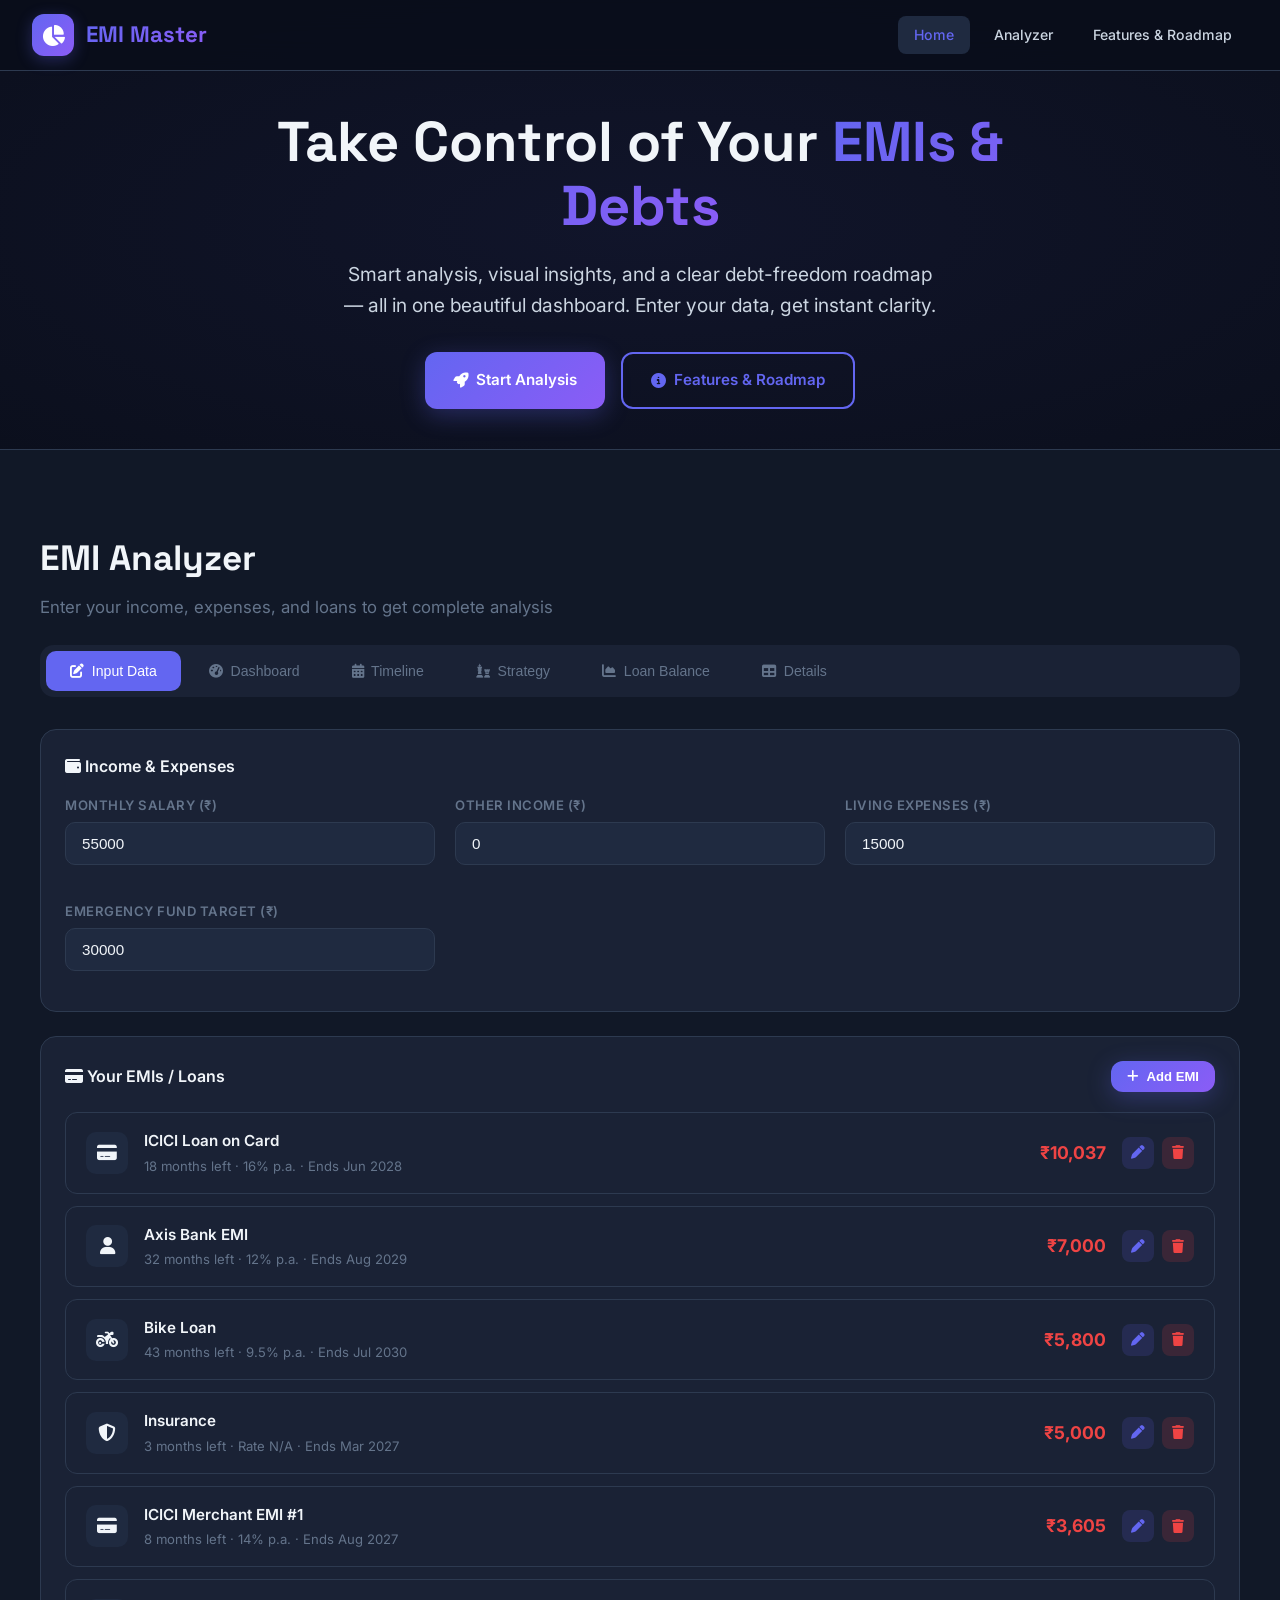
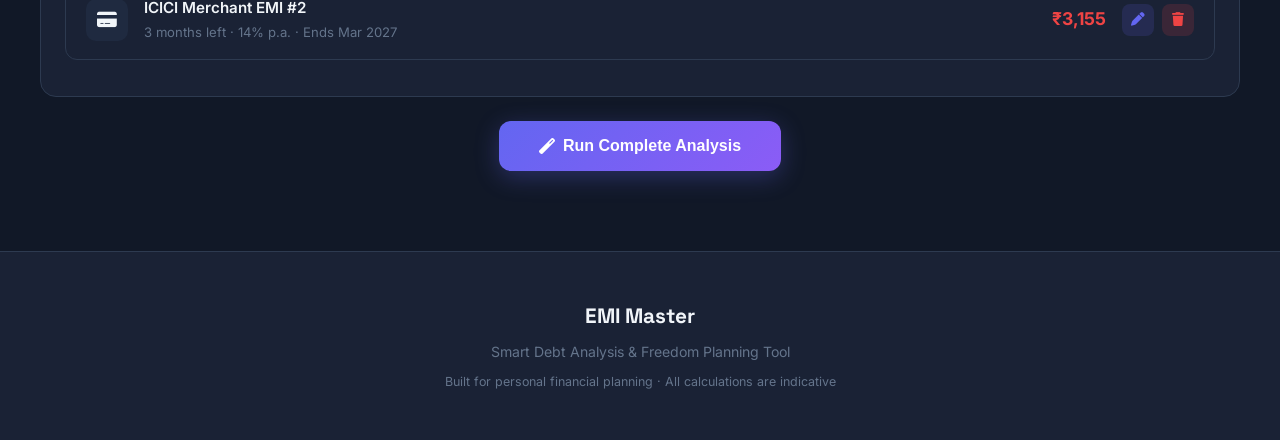
==== commit 085fc1de: "Complete Phase 3: Add loan balance reduction feature with month-by-month tracking" ====
--- a/index.html
+++ b/index.html
@@ -380,6 +380,13 @@
   height: 2px; background: var(--line); z-index: 0;
 }
 
+/* BALANCE CHART */
+.balance-bar-row { display: flex; align-items: center; gap: 10px; margin-bottom: 6px; }
+.balance-bar-row .mo-label { width: 70px; font-size: 0.78rem; color: var(--muted); text-align: right; flex-shrink: 0; }
+.balance-bar-track { flex: 1; height: 24px; background: var(--card2); border-radius: 6px; overflow: hidden; position: relative; }
+.balance-bar-fill { height: 100%; border-radius: 6px; transition: width 0.5s ease; display: flex; align-items: center; justify-content: flex-end; padding-right: 8px; font-size: 0.72rem; font-weight: 600; color: white; }
+.balance-bar-row .mo-val { width: 90px; font-size: 0.8rem; color: var(--txt2); font-variant-numeric: tabular-nums; }
+
 /* SCROLLBAR */
 ::-webkit-scrollbar { width: 8px; }
 ::-webkit-scrollbar-track { background: var(--bg); }
@@ -426,6 +433,7 @@
       <button class="tab" onclick="switchTab('dashboard')"><i class="fas fa-tachometer-alt"></i>&nbsp; Dashboard</button>
       <button class="tab" onclick="switchTab('timeline')"><i class="fas fa-calendar-alt"></i>&nbsp; Timeline</button>
       <button class="tab" onclick="switchTab('strategy')"><i class="fas fa-chess"></i>&nbsp; Strategy</button>
+      <button class="tab" onclick="switchTab('balance')"><i class="fas fa-chart-area"></i>&nbsp; Loan Balance</button>
       <button class="tab" onclick="switchTab('details')"><i class="fas fa-table"></i>&nbsp; Details</button>
     </div>
 
@@ -508,6 +516,27 @@
       <div class="tips-grid" id="strategyCards"></div>
     </div>
 
+    <!-- TAB: LOAN BALANCE -->
+    <div class="tab-content" id="tab-balance">
+      <div class="chart-container">
+        <div class="chart-title" style="display:flex;justify-content:space-between;align-items:center;flex-wrap:wrap;gap:12px">
+          <span><i class="fas fa-chart-area"></i> Month-by-Month Loan Balance Reduction</span>
+          <select id="balanceLoanSelect" onchange="renderBalanceChart()" style="padding:8px 14px;border-radius:8px;border:1px solid var(--line);background:var(--card2);color:var(--txt);font-size:0.85rem"></select>
+        </div>
+        <div id="balanceChartArea" style="margin-top:16px"></div>
+      </div>
+      <div class="chart-container">
+        <div class="chart-title"><i class="fas fa-table"></i> Balance Schedule</div>
+        <div style="overflow-x:auto">
+          <table class="data-table" id="balanceTable"></table>
+        </div>
+      </div>
+      <div class="chart-container">
+        <div class="chart-title"><i class="fas fa-layer-group"></i> Total Debt Reduction Over Time</div>
+        <div id="totalDebtChart" class="bar-chart"></div>
+      </div>
+    </div>
+
     <!-- TAB: DETAILS -->
     <div class="tab-content" id="tab-details">
       <div class="chart-container" style="padding:0;overflow:hidden">
@@ -700,6 +729,7 @@
   generateTimeline();
   generateStrategy();
   generateDetails();
+  generateBalanceReduction();
 
   // Switch to dashboard
   document.querySelectorAll('.tab-content').forEach(t => t.classList.remove('active'));
@@ -921,6 +951,100 @@
     <tbody>${rows}</tbody>
     <tfoot><tr><td colspan="2">TOTAL</td><td class="num">₹${totalEmi.toLocaleString('en-IN')}</td><td>—</td><td>${getEndDate(Math.max(...emis.map(e => e.pending)))}</td><td>—</td><td class="num">₹${totalDebt.toLocaleString('en-IN')}</td></tr></tfoot>
   `;
+}
+
+// ===== BALANCE REDUCTION =====
+let balanceData = {};
+
+function generateBalanceReduction() {
+  balanceData = {};
+  const select = document.getElementById('balanceLoanSelect');
+  select.innerHTML = '<option value="__all__">All Loans (Total Debt)</option>' +
+    emis.map((e, i) => `<option value="${i}">${escapeHtml(e.name)}</option>`).join('');
+
+  emis.forEach((e, i) => {
+    const schedule = [];
+    let balance = e.amount * e.pending;
+    const monthlyRate = e.rate ? (e.rate / 12 / 100) : 0;
+    for (let m = 0; m <= e.pending; m++) {
+      schedule.push({ month: m, balance: Math.round(balance) });
+      if (m < e.pending) {
+        const interest = Math.round(balance * monthlyRate);
+        const principal = e.amount - interest;
+        balance = Math.max(balance - principal, 0);
+      }
+    }
+    balanceData[i] = schedule;
+  });
+
+  // Total debt month-by-month
+  const maxMonths = Math.max(...emis.map(e => e.pending));
+  const totalSchedule = [];
+  for (let m = 0; m <= maxMonths; m++) {
+    let total = 0;
+    emis.forEach((e, i) => {
+      const s = balanceData[i];
+      total += m < s.length ? s[m].balance : 0;
+    });
+    totalSchedule.push({ month: m, balance: total });
+  }
+  balanceData['__all__'] = totalSchedule;
+
+  renderBalanceChart();
+  renderTotalDebtChart();
+}
+
+function renderBalanceChart() {
+  const key = document.getElementById('balanceLoanSelect').value;
+  const schedule = balanceData[key];
+  if (!schedule) return;
+
+  const maxBal = schedule[0].balance || 1;
+  const chartArea = document.getElementById('balanceChartArea');
+  const step = schedule.length > 24 ? Math.ceil(schedule.length / 24) : 1;
+
+  chartArea.innerHTML = schedule.filter((_, i) => i % step === 0 || i === schedule.length - 1).map(s => {
+    const pct = Math.max(Math.round((s.balance / maxBal) * 100), 2);
+    const ratio = s.balance / maxBal;
+    const color = ratio > 0.6 ? 'var(--bad)' : ratio > 0.3 ? 'var(--warn)' : 'var(--good)';
+    const d = new Date(); d.setMonth(d.getMonth() + s.month);
+    const label = d.toLocaleString('en-IN', { month: 'short', year: '2-digit' });
+    return `<div class="balance-bar-row">
+      <div class="mo-label">${label}</div>
+      <div class="balance-bar-track"><div class="balance-bar-fill" style="width:${pct}%;background:${color}"></div></div>
+      <div class="mo-val">₹${s.balance.toLocaleString('en-IN')}</div>
+    </div>`;
+  }).join('');
+
+  // Balance table
+  const tbl = document.getElementById('balanceTable');
+  const rows = schedule.map(s => {
+    const d = new Date(); d.setMonth(d.getMonth() + s.month);
+    const label = d.toLocaleString('en-IN', { month: 'short', year: 'numeric' });
+    const paid = schedule[0].balance - s.balance;
+    const paidPct = Math.round((paid / (schedule[0].balance || 1)) * 100);
+    return `<tr><td class="num">${s.month}</td><td>${label}</td><td class="num">₹${s.balance.toLocaleString('en-IN')}</td><td class="num">₹${paid.toLocaleString('en-IN')}</td><td class="num">${paidPct}%</td></tr>`;
+  }).join('');
+  tbl.innerHTML = `<thead><tr><th class="num">#</th><th>Month</th><th class="num">Balance</th><th class="num">Paid So Far</th><th class="num">Progress</th></tr></thead><tbody>${rows}</tbody>`;
+}
+
+function renderTotalDebtChart() {
+  const schedule = balanceData['__all__'];
+  if (!schedule) return;
+  const maxBal = schedule[0].balance || 1;
+  const step = schedule.length > 20 ? Math.ceil(schedule.length / 20) : 1;
+
+  document.getElementById('totalDebtChart').innerHTML = schedule.filter((_, i) => i % step === 0 || i === schedule.length - 1).map(s => {
+    const pct = Math.max(Math.round((s.balance / maxBal) * 100), 2);
+    const ratio = s.balance / maxBal;
+    const color = ratio > 0.6 ? '#ef4444' : ratio > 0.3 ? '#f59e0b' : '#10b981';
+    const d = new Date(); d.setMonth(d.getMonth() + s.month);
+    const label = d.toLocaleString('en-IN', { month: 'short', year: '2-digit' });
+    return `<div class="bar-row">
+      <div class="bar-label">${label}</div>
+      <div class="bar-track"><div class="bar-fill" style="width:${pct}%;background:${color}">₹${s.balance.toLocaleString('en-IN')}</div></div>
+    </div>`;
+  }).join('');
 }
 
 // ===== DEMO DATA =====
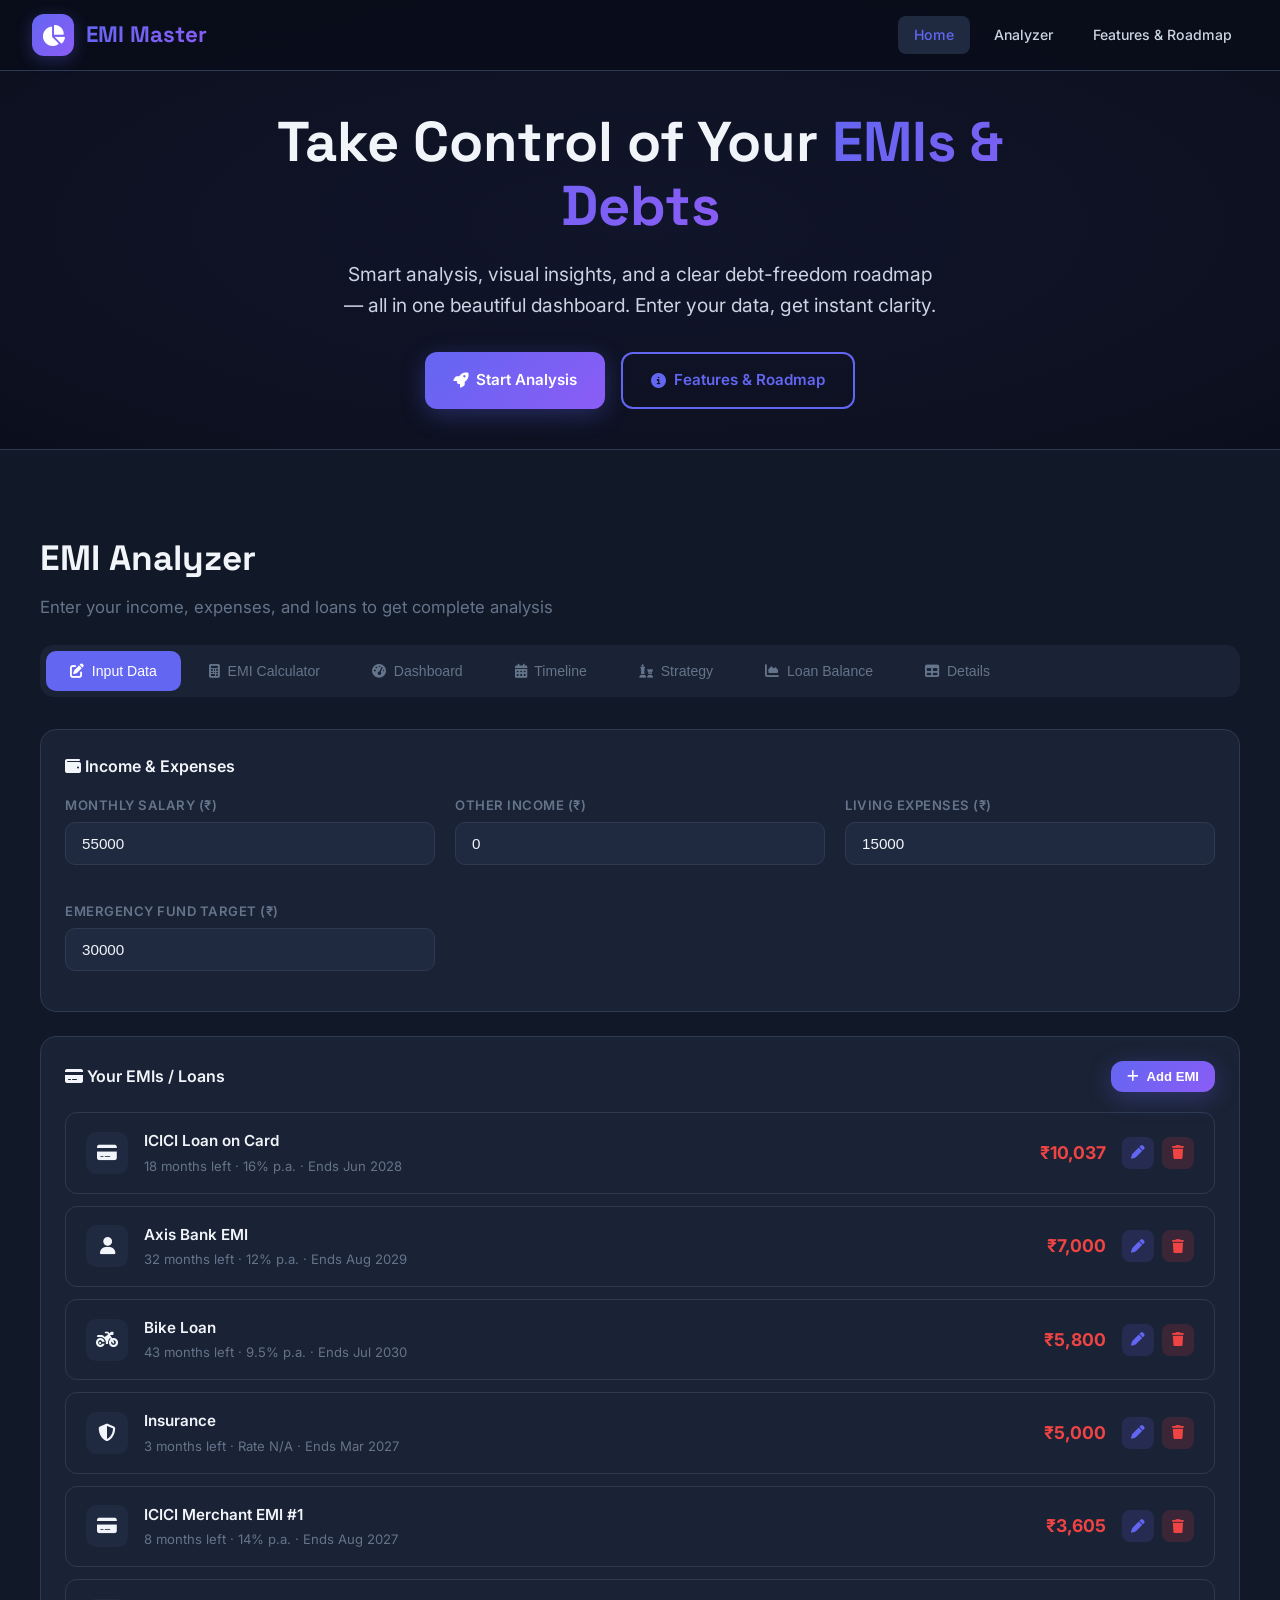
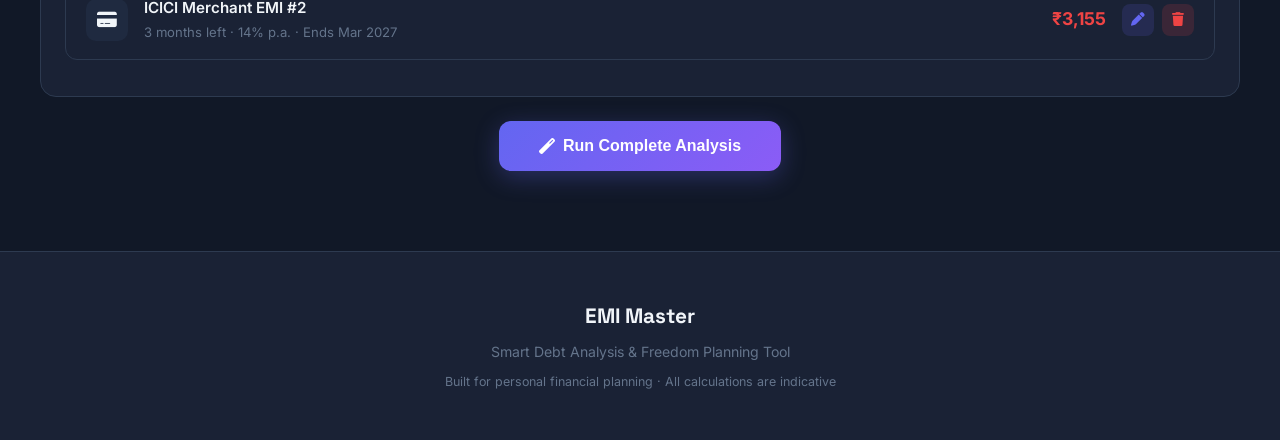
==== commit e181f808: "Add EMI calculator, prepayment simulator, interest breakdown in details" ====
--- a/index.html
+++ b/index.html
@@ -430,6 +430,7 @@
     <!-- TABS -->
     <div class="tabs">
       <button class="tab active" onclick="switchTab('input')"><i class="fas fa-edit"></i>&nbsp; Input Data</button>
+      <button class="tab" onclick="switchTab('calculator')"><i class="fas fa-calculator"></i>&nbsp; EMI Calculator</button>
       <button class="tab" onclick="switchTab('dashboard')"><i class="fas fa-tachometer-alt"></i>&nbsp; Dashboard</button>
       <button class="tab" onclick="switchTab('timeline')"><i class="fas fa-calendar-alt"></i>&nbsp; Timeline</button>
       <button class="tab" onclick="switchTab('strategy')"><i class="fas fa-chess"></i>&nbsp; Strategy</button>
@@ -482,6 +483,37 @@
       </div>
     </div>
 
+    <!-- TAB: EMI CALCULATOR -->
+    <div class="tab-content" id="tab-calculator">
+      <div class="chart-container">
+        <div class="chart-title"><i class="fas fa-calculator"></i> EMI Calculator</div>
+        <p style="color:var(--muted);font-size:0.88rem;margin-bottom:16px">Calculate monthly EMI before taking a new loan</p>
+        <div class="form-grid">
+          <div class="form-group"><label>Loan Amount (₹)</label><input type="number" id="calcPrincipal" placeholder="e.g. 500000"></div>
+          <div class="form-group"><label>Interest Rate (% p.a.)</label><input type="number" id="calcRate" placeholder="e.g. 12" step="0.1"></div>
+          <div class="form-group"><label>Tenure (Months)</label><input type="number" id="calcTenure" placeholder="e.g. 36"></div>
+          <div class="form-group" style="display:flex;align-items:flex-end"><button class="btn btn-primary" onclick="calculateEmi()" style="width:100%;justify-content:center"><i class="fas fa-calculator"></i> Calculate</button></div>
+        </div>
+      </div>
+      <div id="calcResult" style="display:none">
+        <div class="dash-grid" style="grid-template-columns:repeat(4,1fr);margin-bottom:24px" id="calcKpis"></div>
+        <div class="chart-container">
+          <div class="chart-title">Payment Breakdown</div>
+          <div class="donut-wrapper">
+            <svg class="donut-svg" viewBox="0 0 42 42" id="calcDonut"></svg>
+            <div class="donut-legend" id="calcLegend"></div>
+          </div>
+        </div>
+        <div class="chart-container">
+          <div class="chart-title"><i class="fas fa-exchange-alt"></i> Yearly Amortization</div>
+          <div style="overflow-x:auto"><table class="data-table" id="calcAmortTable"></table></div>
+        </div>
+        <div style="text-align:center;margin-top:16px">
+          <button class="btn btn-outline" onclick="addCalcAsEmi()" style="padding:10px 24px"><i class="fas fa-plus"></i> Add This as EMI</button>
+        </div>
+      </div>
+    </div>
+
     <!-- TAB: DASHBOARD -->
     <div class="tab-content" id="tab-dashboard">
       <div class="dash-grid" id="kpiGrid"></div>
@@ -513,6 +545,15 @@
 
     <!-- TAB: STRATEGY -->
     <div class="tab-content" id="tab-strategy">
+      <div class="chart-container" id="prepaySection">
+        <div class="chart-title"><i class="fas fa-forward"></i> Prepayment Simulator</div>
+        <p style="color:var(--muted);font-size:0.88rem;margin-bottom:14px">See how paying extra each month saves interest and reduces tenure</p>
+        <div class="form-grid" style="margin-bottom:16px">
+          <div class="form-group"><label>Extra Monthly Payment (₹)</label><input type="number" id="prepayAmount" placeholder="e.g. 5000" value="5000"></div>
+          <div class="form-group" style="display:flex;align-items:flex-end"><button class="btn btn-primary" onclick="simulatePrepay()" style="width:100%;justify-content:center"><i class="fas fa-bolt"></i> Simulate</button></div>
+        </div>
+        <div id="prepayResult"></div>
+      </div>
       <div class="tips-grid" id="strategyCards"></div>
     </div>
 
@@ -539,6 +580,7 @@
 
     <!-- TAB: DETAILS -->
     <div class="tab-content" id="tab-details">
+      <div class="dash-grid" style="grid-template-columns:repeat(3,1fr);margin-bottom:24px" id="detailKpis"></div>
       <div class="chart-container" style="padding:0;overflow:hidden">
         <table class="data-table" id="detailsTable"></table>
       </div>
@@ -932,25 +974,149 @@
 
 function generateDetails() {
   const totalEmi = emis.reduce((s, e) => s + e.amount, 0);
-  const totalDebt = emis.reduce((s, e) => s + e.amount * e.pending, 0);
-
-  let rows = emis.map(e => `
-    <tr>
+  let grandTotalPayable = 0, grandTotalInterest = 0, grandPrincipal = 0;
+
+  let rows = emis.map(e => {
+    const totalPayable = e.amount * e.pending;
+    const principal = calcPrincipalFromEmi(e.amount, e.rate, e.pending);
+    const interest = totalPayable - principal;
+    grandTotalPayable += totalPayable;
+    grandTotalInterest += interest;
+    grandPrincipal += principal;
+    return `<tr>
       <td>${escapeHtml(e.name)}</td>
-      <td>${e.type}</td>
       <td class="num">₹${e.amount.toLocaleString('en-IN')}</td>
       <td class="num">${e.pending}</td>
       <td>${getEndDate(e.pending)}</td>
       <td class="num">${e.rate ? e.rate + '%' : '—'}</td>
-      <td class="num">₹${(e.amount * e.pending).toLocaleString('en-IN')}</td>
-    </tr>
-  `).join('');
+      <td class="num">₹${principal.toLocaleString('en-IN')}</td>
+      <td class="num" style="color:var(--bad)">₹${interest.toLocaleString('en-IN')}</td>
+      <td class="num">₹${totalPayable.toLocaleString('en-IN')}</td>
+    </tr>`;
+  }).join('');
+
+  document.getElementById('detailKpis').innerHTML = `
+    <div class="kpi-card accent"><div class="kpi-label">Total Payable</div><div class="kpi-value" style="color:var(--accent)">₹${grandTotalPayable.toLocaleString('en-IN')}</div></div>
+    <div class="kpi-card good"><div class="kpi-label">Principal</div><div class="kpi-value" style="color:var(--good)">₹${grandPrincipal.toLocaleString('en-IN')}</div></div>
+    <div class="kpi-card bad"><div class="kpi-label">Total Interest</div><div class="kpi-value" style="color:var(--bad)">₹${grandTotalInterest.toLocaleString('en-IN')}</div></div>
+  `;
 
   document.getElementById('detailsTable').innerHTML = `
-    <thead><tr><th>Loan</th><th>Type</th><th class="num">Monthly</th><th class="num">Pending</th><th>Ends</th><th class="num">Rate</th><th class="num">Total Left</th></tr></thead>
+    <thead><tr><th>Loan</th><th class="num">Monthly</th><th class="num">Months</th><th>Ends</th><th class="num">Rate</th><th class="num">Principal</th><th class="num">Interest</th><th class="num">Total</th></tr></thead>
     <tbody>${rows}</tbody>
-    <tfoot><tr><td colspan="2">TOTAL</td><td class="num">₹${totalEmi.toLocaleString('en-IN')}</td><td>—</td><td>${getEndDate(Math.max(...emis.map(e => e.pending)))}</td><td>—</td><td class="num">₹${totalDebt.toLocaleString('en-IN')}</td></tr></tfoot>
+    <tfoot><tr><td>TOTAL</td><td class="num">₹${totalEmi.toLocaleString('en-IN')}</td><td>—</td><td>${getEndDate(Math.max(...emis.map(e => e.pending)))}</td><td>—</td><td class="num">₹${grandPrincipal.toLocaleString('en-IN')}</td><td class="num">₹${grandTotalInterest.toLocaleString('en-IN')}</td><td class="num">₹${grandTotalPayable.toLocaleString('en-IN')}</td></tr></tfoot>
   `;
+}
+
+function calcPrincipalFromEmi(emi, ratePA, months) {
+  if (!ratePA || ratePA === 0) return emi * months;
+  const r = ratePA / 12 / 100;
+  return Math.round(emi * (1 - Math.pow(1 + r, -months)) / r);
+}
+
+// ===== EMI CALCULATOR =====
+let lastCalc = {};
+function calculateEmi() {
+  const P = +document.getElementById('calcPrincipal').value;
+  const ratePA = +document.getElementById('calcRate').value;
+  const N = +document.getElementById('calcTenure').value;
+  if (!P || !ratePA || !N) { alert('Fill all fields.'); return; }
+  const r = ratePA / 12 / 100;
+  const emi = Math.round(P * r * Math.pow(1 + r, N) / (Math.pow(1 + r, N) - 1));
+  const totalPayable = emi * N;
+  const totalInterest = totalPayable - P;
+  lastCalc = { P, ratePA, N, emi };
+
+  document.getElementById('calcResult').style.display = 'block';
+  document.getElementById('calcKpis').innerHTML = `
+    <div class="kpi-card accent"><div class="kpi-label">Monthly EMI</div><div class="kpi-value" style="color:var(--accent)">₹${emi.toLocaleString('en-IN')}</div></div>
+    <div class="kpi-card good"><div class="kpi-label">Principal</div><div class="kpi-value" style="color:var(--good)">₹${P.toLocaleString('en-IN')}</div></div>
+    <div class="kpi-card bad"><div class="kpi-label">Total Interest</div><div class="kpi-value" style="color:var(--bad)">₹${totalInterest.toLocaleString('en-IN')}</div></div>
+    <div class="kpi-card warn"><div class="kpi-label">Total Payable</div><div class="kpi-value" style="color:var(--warn)">₹${totalPayable.toLocaleString('en-IN')}</div></div>
+  `;
+
+  // Donut
+  const svg = document.getElementById('calcDonut');
+  const legend = document.getElementById('calcLegend');
+  const segs = [{ label: 'Principal', value: P, color: '#10b981' }, { label: 'Interest', value: totalInterest, color: '#ef4444' }];
+  let offset = 25;
+  const radius = 15.915, circ = 2 * Math.PI * radius;
+  let circles = `<circle cx="21" cy="21" r="${radius}" fill="none" stroke="var(--card2)" stroke-width="4"/>`;
+  segs.forEach(s => {
+    const pct = (s.value / totalPayable) * 100;
+    const dash = (pct / 100) * circ;
+    circles += `<circle cx="21" cy="21" r="${radius}" fill="none" stroke="${s.color}" stroke-width="4" stroke-dasharray="${dash} ${circ - dash}" stroke-dashoffset="${-offset}" stroke-linecap="round"/>`;
+    offset -= (pct / 100) * circ;
+  });
+  svg.innerHTML = circles;
+  legend.innerHTML = segs.map(s => `<div class="legend-item"><div class="legend-dot" style="background:${s.color}"></div>${s.label}: ₹${s.value.toLocaleString('en-IN')} (${Math.round(s.value / totalPayable * 100)}%)</div>`).join('');
+
+  // Yearly amortization table
+  let bal = P, yearRows = '', yPrin = 0, yInt = 0;
+  for (let m = 1; m <= N; m++) {
+    const intPart = Math.round(bal * r);
+    const prinPart = emi - intPart;
+    bal = Math.max(bal - prinPart, 0);
+    yPrin += prinPart; yInt += intPart;
+    if (m % 12 === 0 || m === N) {
+      yearRows += `<tr><td class="num">${m % 12 === 0 ? 'Year ' + (m / 12) : 'Remaining'}</td><td class="num">₹${yPrin.toLocaleString('en-IN')}</td><td class="num" style="color:var(--bad)">₹${yInt.toLocaleString('en-IN')}</td><td class="num">₹${bal.toLocaleString('en-IN')}</td></tr>`;
+      yPrin = 0; yInt = 0;
+    }
+  }
+  document.getElementById('calcAmortTable').innerHTML = `<thead><tr><th>Period</th><th class="num">Principal Paid</th><th class="num">Interest Paid</th><th class="num">Balance</th></tr></thead><tbody>${yearRows}</tbody>`;
+}
+
+function addCalcAsEmi() {
+  if (!lastCalc.emi) return;
+  const name = prompt('Loan name for this EMI:');
+  if (!name) return;
+  emis.push({ name, amount: lastCalc.emi, pending: lastCalc.N, rate: lastCalc.ratePA, type: 'personal' });
+  saveState(); renderEmiList();
+  alert('Added! Switch to Input Data tab to see it.');
+}
+
+// ===== PREPAYMENT SIMULATOR =====
+function simulatePrepay() {
+  const extra = +document.getElementById('prepayAmount').value || 0;
+  if (!extra || emis.length === 0) { alert('Enter an extra payment amount and have at least one EMI.'); return; }
+
+  let html = '<div style="display:grid;grid-template-columns:1fr;gap:14px;margin-top:16px">';
+  let totalSaved = 0, totalMonthsSaved = 0;
+
+  emis.forEach(e => {
+    if (!e.rate) {
+      html += `<div class="emi-item"><div class="emi-item-info"><div class="emi-item-icon"><i class="fas ${typeIcons[e.type] || 'fa-money-bill'}"></i></div><div><div class="emi-item-name">${escapeHtml(e.name)}</div><div class="emi-item-details" style="color:var(--muted)">No interest rate — prepayment doesn't save interest</div></div></div></div>`;
+      return;
+    }
+    const r = e.rate / 12 / 100;
+    let bal = calcPrincipalFromEmi(e.amount, e.rate, e.pending);
+    let normalTotal = e.amount * e.pending;
+
+    // With prepayment
+    let bal2 = bal, months2 = 0, total2 = 0;
+    while (bal2 > 0 && months2 < e.pending * 2) {
+      const intPart = bal2 * r;
+      const prinPart = (e.amount + extra) - intPart;
+      if (prinPart <= 0) break;
+      bal2 = Math.max(bal2 - prinPart, 0);
+      total2 += Math.min(e.amount + extra, intPart + bal2 + prinPart);
+      months2++;
+    }
+    const saved = normalTotal - total2;
+    const monthsSaved = e.pending - months2;
+    totalSaved += Math.max(saved, 0);
+    totalMonthsSaved += Math.max(monthsSaved, 0);
+
+    html += `<div class="emi-item" style="flex-wrap:wrap;gap:12px">
+      <div class="emi-item-info"><div class="emi-item-icon"><i class="fas ${typeIcons[e.type] || 'fa-money-bill'}"></i></div>
+        <div><div class="emi-item-name">${escapeHtml(e.name)}</div>
+          <div class="emi-item-details">${e.pending} → <strong style="color:var(--good)">${months2} months</strong> · Save <strong style="color:var(--good)">₹${Math.max(saved, 0).toLocaleString('en-IN')}</strong> interest · ${Math.max(monthsSaved, 0)} months earlier</div></div></div>
+    </div>`;
+  });
+  html += '</div>';
+
+  html = `<div class="alert-box success" style="margin-bottom:16px"><span class="alert-icon">💰</span><div>Paying <strong>₹${extra.toLocaleString('en-IN')} extra/month</strong> across all loans saves <strong>₹${totalSaved.toLocaleString('en-IN')}</strong> in interest and finishes <strong>${totalMonthsSaved} months</strong> earlier overall.</div></div>` + html;
+  document.getElementById('prepayResult').innerHTML = html;
 }
 
 // ===== BALANCE REDUCTION =====
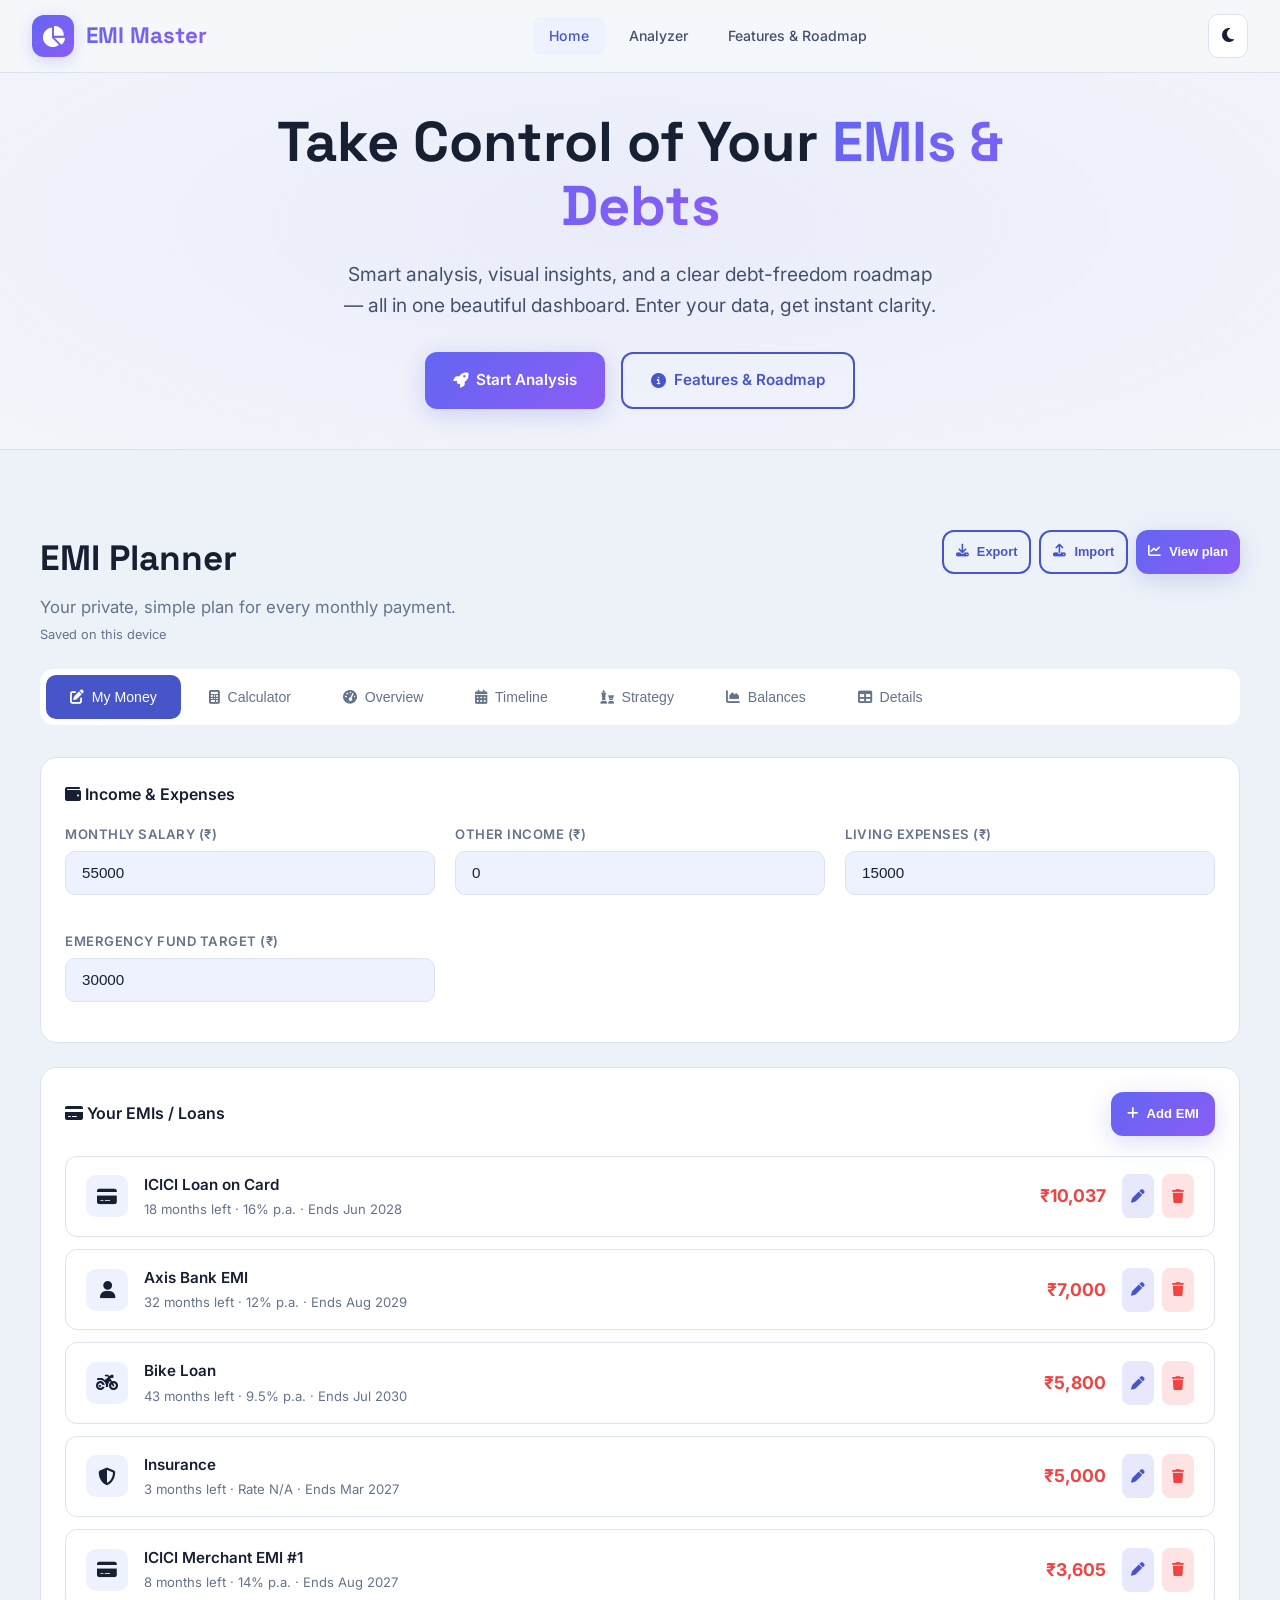
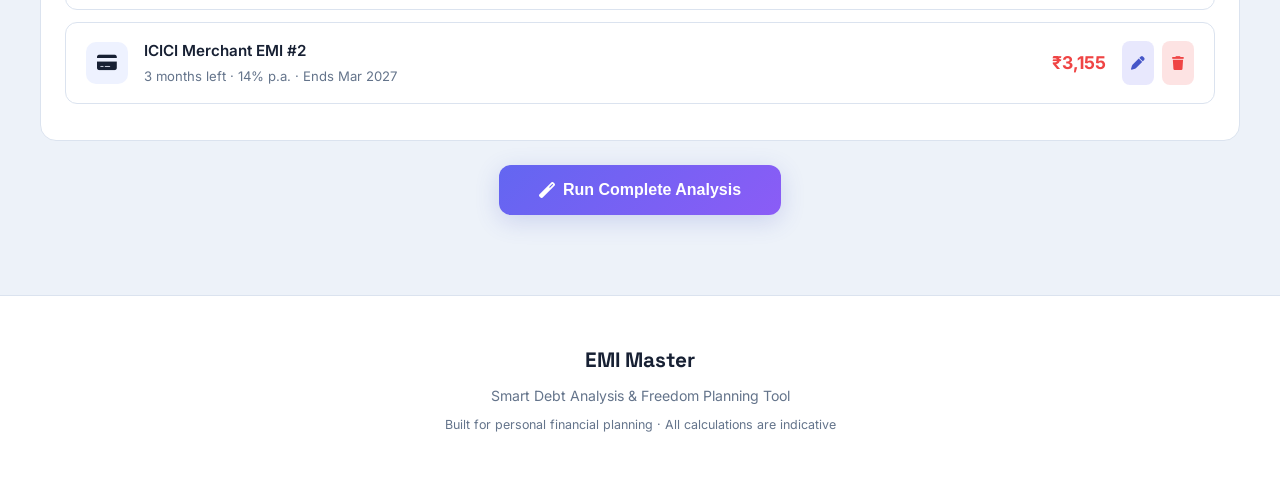
==== commit cfa1e572: "Refactor styles and improve layout for better user experience: update color scheme, enhance mobile n" ====
--- a/index.html
+++ b/index.html
@@ -8,27 +8,33 @@
 <link href="https://cdnjs.cloudflare.com/ajax/libs/font-awesome/6.5.0/css/all.min.css" rel="stylesheet">
 <style>
 :root {
-  --bg: #0a0e1a;
-  --bg2: #111827;
-  --card: #1a2235;
-  --card2: #1f2a40;
-  --card3: #243049;
-  --accent: #6366f1;
-  --accent2: #8b5cf6;
-  --accent-glow: rgba(99,102,241,0.3);
+  --bg: #f5f7fb;
+  --bg2: #edf2f9;
+  --card: #ffffff;
+  --card2: #eef2ff;
+  --card3: #e2e8f0;
+  --accent: #4656c8;
+  --accent2: #7461cf;
+  --accent-glow: rgba(70,86,200,0.2);
   --good: #10b981;
   --good-glow: rgba(16,185,129,0.2);
   --warn: #f59e0b;
   --bad: #ef4444;
   --bad-glow: rgba(239,68,68,0.15);
-  --txt: #f1f5f9;
-  --txt2: #cbd5e1;
+  --txt: #172033;
+  --txt2: #44516a;
   --muted: #64748b;
-  --line: #2d3a50;
+  --line: #dbe3ef;
   --gradient1: linear-gradient(135deg, #6366f1, #8b5cf6);
   --gradient2: linear-gradient(135deg, #10b981, #06b6d4);
   --gradient3: linear-gradient(135deg, #f59e0b, #ef4444);
   --radius: 16px;
+  --shadow: 0 8px 32px rgba(30,41,59,0.08);
+}
+[data-theme="dark"] {
+  --bg: #0a0e1a; --bg2: #111827; --card: #1a2235; --card2: #1f2a40; --card3: #243049;
+  --accent: #818cf8; --accent2: #a78bfa; --accent-glow: rgba(129,140,248,0.3);
+  --txt: #f1f5f9; --txt2: #cbd5e1; --muted: #94a3b8; --line: #2d3a50;
   --shadow: 0 8px 32px rgba(0,0,0,0.4);
 }
 * { box-sizing: border-box; margin: 0; padding: 0; }
@@ -44,11 +50,48 @@
 /* NAVBAR */
 .navbar {
   position: fixed; top: 0; left: 0; right: 0; z-index: 1000;
-  background: rgba(10,14,26,0.85);
+  background: color-mix(in srgb, var(--bg) 88%, transparent);
   backdrop-filter: blur(20px);
   border-bottom: 1px solid var(--line);
   padding: 14px 32px;
   display: flex; align-items: center; justify-content: space-between;
+}
+
+/* Daylight theme + mobile-first comfort improvements */
+.nav-actions { display:flex; align-items:center; gap:8px; }
+.icon-button { width:40px; height:40px; border:1px solid var(--line); border-radius:10px; background:var(--card); color:var(--txt); cursor:pointer; font-size:1rem; }
+.icon-button:hover { color:var(--accent); border-color:var(--accent); }
+.mobile-menu { position:fixed; top:67px; left:0; right:0; z-index:999; box-shadow:var(--shadow); }
+.app-heading { display:flex; align-items:flex-start; justify-content:space-between; gap:16px; }
+.save-status { color:var(--muted); font-size:.8rem; margin-top:4px; }
+.quick-actions { display:flex; flex-wrap:wrap; gap:8px; justify-content:flex-end; }
+.quick-actions .btn { padding:9px 12px; font-size:.8rem; }
+.quick-summary { display:grid; grid-template-columns:repeat(3,1fr); gap:12px; margin:0 0 24px; }
+.summary-chip { background:var(--card); border:1px solid var(--line); border-radius:12px; padding:12px 14px; }
+.summary-chip span { display:block; color:var(--muted); font-size:.74rem; text-transform:uppercase; letter-spacing:.04em; }
+.summary-chip strong { display:block; margin-top:2px; font-size:1.05rem; }
+.toast { position:fixed; left:50%; bottom:24px; z-index:3000; transform:translate(-50%,100px); opacity:0; background:var(--txt); color:var(--card); padding:12px 16px; border-radius:12px; box-shadow:var(--shadow); transition:.25s ease; font-size:.9rem; }
+.toast.show { transform:translate(-50%,0); opacity:1; }
+.skip-link { position:absolute; left:-10000px; top:auto; }
+.skip-link:focus { left:16px; top:12px; z-index:4000; background:var(--accent); color:white; padding:10px 14px; border-radius:8px; }
+button, input, select { min-height:44px; }
+@media (max-width: 768px) {
+  .nav-logo { width:36px; height:36px; border-radius:10px; font-size:1rem; }
+  .nav-title { font-size:1.1rem; }
+  .nav-actions .icon-button { width:36px; height:36px; min-height:36px; }
+  .mobile-menu { top:61px; }
+  .app-heading { display:block; }
+  .quick-actions { justify-content:flex-start; margin:14px 0 18px; overflow-x:auto; flex-wrap:nowrap; padding-bottom:2px; }
+  .quick-actions .btn { width:auto; min-width:max-content; }
+  .quick-summary { grid-template-columns:1fr; gap:8px; }
+  .summary-chip { display:flex; justify-content:space-between; align-items:center; }
+  .summary-chip strong { margin:0; }
+  .tabs { position:sticky; top:60px; z-index:20; box-shadow:0 5px 12px rgba(30,41,59,.08); }
+  .tab { min-height:44px; }
+  .modal-overlay { padding:0; align-items:flex-end; }
+  .modal { max-width:none; max-height:88vh; border-radius:20px 20px 0 0; padding:24px 20px calc(24px + env(safe-area-inset-bottom)); }
+  .modal-actions { position:sticky; bottom:-24px; background:var(--card); padding:14px 0 env(safe-area-inset-bottom); }
+  .modal-actions .btn { width:auto; min-width:120px; }
 }
 .nav-brand {
   display: flex; align-items: center; gap: 12px;
@@ -75,6 +118,21 @@
 .nav-links a:hover, .nav-links a.active {
   background: var(--card2); color: var(--accent);
 }
+.nav-toggle {
+  display: none; background: none; border: none; color: var(--txt);
+  font-size: 1.3rem; cursor: pointer; padding: 4px 8px;
+}
+.mobile-menu {
+  display: none; flex-direction: column; gap: 4px;
+  background: var(--card); border-bottom: 1px solid var(--line);
+  padding: 12px 16px;
+}
+.mobile-menu.open { display: flex; }
+.mobile-menu a {
+  color: var(--txt2); text-decoration: none; padding: 10px 14px;
+  border-radius: 8px; font-size: 0.9rem; font-weight: 500; transition: all 0.2s;
+}
+.mobile-menu a:hover, .mobile-menu a.active { background: var(--card2); color: var(--accent); }
 
 /* HERO */
 .hero {
@@ -242,7 +300,7 @@
 .chart-title { font-size: 1rem; font-weight: 600; margin-bottom: 16px; }
 .bar-chart { display: flex; flex-direction: column; gap: 12px; }
 .bar-row { display: flex; align-items: center; gap: 12px; }
-.bar-label { width: 130px; font-size: 0.85rem; color: var(--txt2); flex-shrink: 0; }
+.bar-label { width: 100px; font-size: 0.82rem; color: var(--txt2); flex-shrink: 0; overflow: hidden; text-overflow: ellipsis; white-space: nowrap; }
 .bar-track {
   flex: 1; height: 32px; background: var(--card2);
   border-radius: 8px; overflow: hidden; position: relative;
@@ -329,15 +387,36 @@
 /* RESPONSIVE */
 @media (max-width: 768px) {
   .hero h1 { font-size: 2.2rem; }
-  .dash-grid { grid-template-columns: repeat(2, 1fr); }
+  .hero p { font-size: 1rem; }
+  .hero { padding: 90px 16px 32px; }
+  .dash-grid { grid-template-columns: repeat(2, 1fr) !important; }
   .navbar { padding: 12px 16px; }
   .nav-links { display: none; }
+  .nav-toggle { display: block; }
   .section { padding: 48px 16px; }
-  .donut-wrapper { flex-direction: column; }
+  .app-section { padding: 48px 16px; }
+  .donut-wrapper { flex-direction: column; gap: 20px; }
+  .kpi-value { font-size: 1.4rem; }
+  .tabs { border-radius: 10px; }
+  .tab { padding: 10px 14px; font-size: 0.8rem; }
+  .emi-item { flex-wrap: wrap; gap: 10px; }
+  .emi-item-info { flex: 1; min-width: 0; }
+  .emi-item-name { font-size: 0.88rem; }
+  .emi-item-details { font-size: 0.75rem; white-space: normal; }
+  .bar-label { width: 80px; font-size: 0.75rem; }
+  .chart-container { padding: 16px; }
+  .modal { padding: 20px; }
+  .phases { flex-wrap: wrap; gap: 16px; }
+  .phases::before { display: none; }
 }
 @media (max-width: 480px) {
-  .dash-grid { grid-template-columns: 1fr; }
-  .hero h1 { font-size: 1.8rem; }
+  .dash-grid { grid-template-columns: 1fr !important; }
+  .hero h1 { font-size: 1.7rem; }
+  .section-title { font-size: 1.6rem; }
+  .kpi-value { font-size: 1.3rem; }
+  .bar-label { width: 70px; }
+  .hero-btns { flex-direction: column; align-items: center; }
+  .btn { width: 100%; max-width: 280px; justify-content: center; }
 }
 
 /* MODAL */
@@ -395,6 +474,7 @@
 </style>
 </head>
 <body>
+<a class="skip-link" href="#app">Skip to EMI planner</a>
 
 <!-- NAVBAR -->
 <nav class="navbar">
@@ -407,7 +487,16 @@
     <a href="#app">Analyzer</a>
     <a href="emi-about.html">Features & Roadmap</a>
   </div>
+  <div class="nav-actions">
+    <button class="icon-button" id="themeToggle" onclick="toggleTheme()" aria-label="Switch to dark theme" title="Switch theme"><i class="fas fa-moon"></i></button>
+    <button class="nav-toggle" onclick="toggleMobileMenu()" aria-label="Menu" aria-expanded="false"><i class="fas fa-bars"></i></button>
+  </div>
 </nav>
+<div class="mobile-menu" id="mobileMenu">
+  <a href="#home" onclick="closeMobileMenu()">Home</a>
+  <a href="#app" onclick="closeMobileMenu()">Analyzer</a>
+  <a href="emi-about.html">Features & Roadmap</a>
+</div>
 
 <!-- HERO -->
 <section class="hero" id="home">
@@ -424,18 +513,27 @@
 <!-- MAIN APP -->
 <section class="app-section" id="app">
   <div class="app-container">
-    <h2 class="section-title" style="text-align:left;margin-bottom:8px">EMI Analyzer</h2>
-    <p class="section-sub" style="text-align:left;margin-bottom:24px">Enter your income, expenses, and loans to get complete analysis</p>
+    <div class="app-heading">
+      <div><h2 class="section-title" style="text-align:left;margin-bottom:8px">EMI Planner</h2><p class="section-sub" style="text-align:left;margin-bottom:0">Your private, simple plan for every monthly payment.</p></div>
+      <div class="quick-actions">
+        <button class="btn btn-outline" onclick="exportData()"><i class="fas fa-download"></i> Export</button>
+        <button class="btn btn-outline" onclick="document.getElementById('importFile').click()"><i class="fas fa-upload"></i> Import</button>
+        <button class="btn btn-primary" onclick="runAnalysis()"><i class="fas fa-chart-line"></i> View plan</button>
+        <input id="importFile" type="file" accept="application/json" hidden onchange="importData(event)">
+      </div>
+    </div>
+    <div class="save-status" id="saveStatus" aria-live="polite">Saved on this device</div>
+    <div class="quick-summary" id="quickSummary" aria-live="polite"></div>
 
     <!-- TABS -->
     <div class="tabs">
-      <button class="tab active" onclick="switchTab('input')"><i class="fas fa-edit"></i>&nbsp; Input Data</button>
-      <button class="tab" onclick="switchTab('calculator')"><i class="fas fa-calculator"></i>&nbsp; EMI Calculator</button>
-      <button class="tab" onclick="switchTab('dashboard')"><i class="fas fa-tachometer-alt"></i>&nbsp; Dashboard</button>
-      <button class="tab" onclick="switchTab('timeline')"><i class="fas fa-calendar-alt"></i>&nbsp; Timeline</button>
-      <button class="tab" onclick="switchTab('strategy')"><i class="fas fa-chess"></i>&nbsp; Strategy</button>
-      <button class="tab" onclick="switchTab('balance')"><i class="fas fa-chart-area"></i>&nbsp; Loan Balance</button>
-      <button class="tab" onclick="switchTab('details')"><i class="fas fa-table"></i>&nbsp; Details</button>
+      <button class="tab active" onclick="switchTab('input', this)"><i class="fas fa-edit"></i>&nbsp; My Money</button>
+      <button class="tab" onclick="switchTab('calculator', this)"><i class="fas fa-calculator"></i>&nbsp; Calculator</button>
+      <button class="tab" onclick="switchTab('dashboard', this)"><i class="fas fa-tachometer-alt"></i>&nbsp; Overview</button>
+      <button class="tab" onclick="switchTab('timeline', this)"><i class="fas fa-calendar-alt"></i>&nbsp; Timeline</button>
+      <button class="tab" onclick="switchTab('strategy', this)"><i class="fas fa-chess"></i>&nbsp; Strategy</button>
+      <button class="tab" onclick="switchTab('balance', this)"><i class="fas fa-chart-area"></i>&nbsp; Balances</button>
+      <button class="tab" onclick="switchTab('details', this)"><i class="fas fa-table"></i>&nbsp; Details</button>
     </div>
 
     <!-- TAB: INPUT -->
@@ -628,6 +726,8 @@
   </div>
 </div>
 
+<div class="toast" id="toast" role="status" aria-live="polite"></div>
+
 <!-- FOOTER -->
 <footer class="footer">
   <div class="footer-brand">EMI Master</div>
@@ -1245,6 +1345,14 @@
   if (e.target === this) closeModal();
 });
 
+// Mobile menu
+function toggleMobileMenu() {
+  document.getElementById('mobileMenu').classList.toggle('open');
+}
+function closeMobileMenu() {
+  document.getElementById('mobileMenu').classList.remove('open');
+}
+
 // Init
 loadState();
 if (emis.length === 0) loadDemoData();
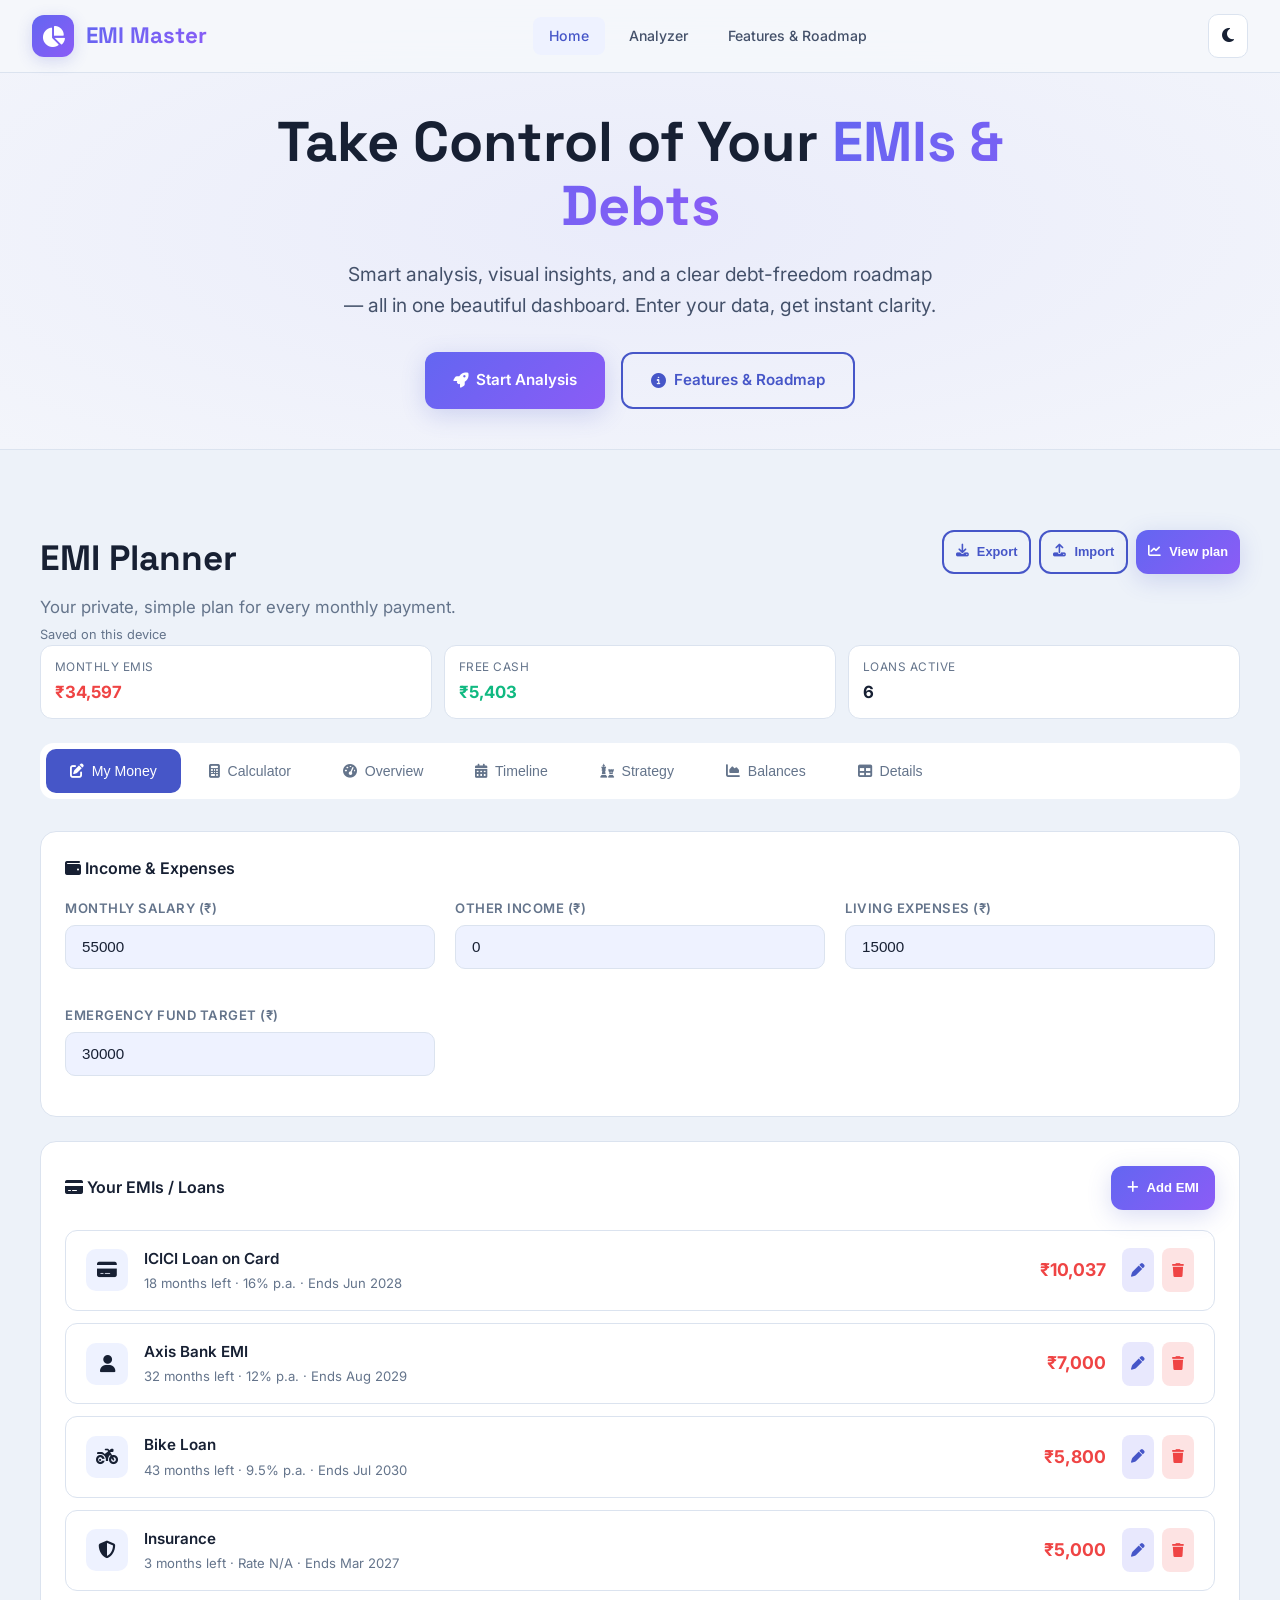
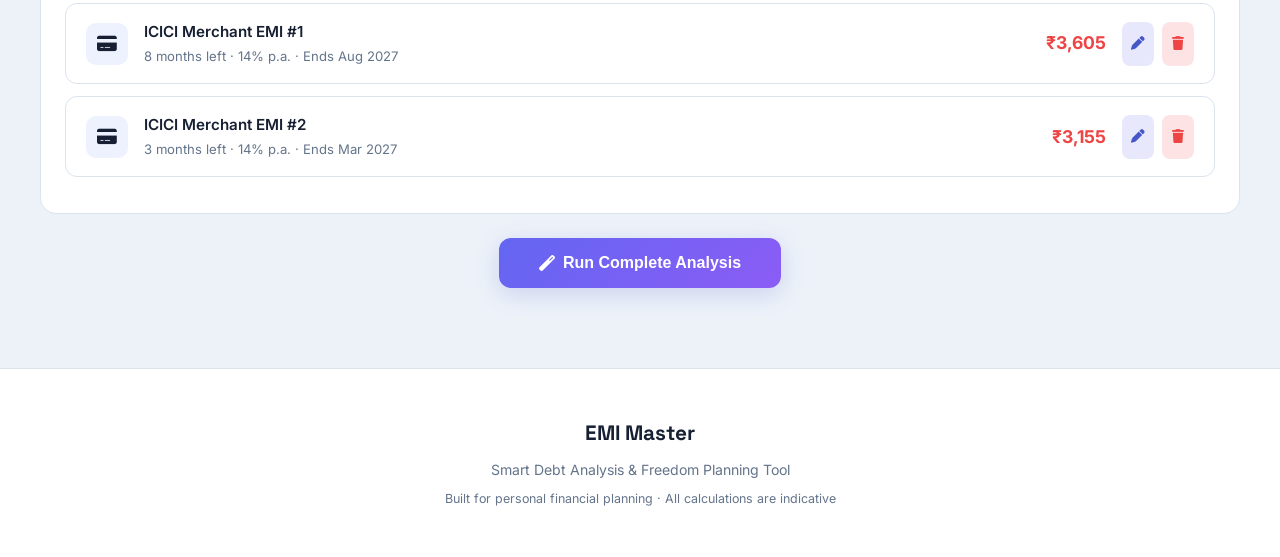
==== commit f9aebfb2: "fix: dark theme toggle, switchTab event bug, runAnalysis wrong tab index, add export/import/quickSum" ====
--- a/index.html
+++ b/index.html
@@ -763,12 +763,24 @@
   localStorage.setItem('emiMasterData', JSON.stringify({ emis, state }));
 }
 
+// ===== THEME =====
+function applyTheme(dark) {
+  document.documentElement.setAttribute('data-theme', dark ? 'dark' : 'light');
+  const btn = document.getElementById('themeToggle');
+  btn.innerHTML = dark ? '<i class="fas fa-sun"></i>' : '<i class="fas fa-moon"></i>';
+  btn.setAttribute('aria-label', dark ? 'Switch to light theme' : 'Switch to dark theme');
+  localStorage.setItem('emiTheme', dark ? 'dark' : 'light');
+}
+function toggleTheme() {
+  applyTheme(document.documentElement.getAttribute('data-theme') !== 'dark');
+}
+
 // ===== TABS =====
-function switchTab(name) {
+function switchTab(name, btn) {
   document.querySelectorAll('.tab-content').forEach(t => t.classList.remove('active'));
   document.querySelectorAll('.tab').forEach(t => t.classList.remove('active'));
   document.getElementById('tab-' + name).classList.add('active');
-  event.target.closest('.tab').classList.add('active');
+  (btn || event.currentTarget).classList.add('active');
 }
 
 // ===== EMI CRUD =====
@@ -842,6 +854,7 @@
     emis.splice(i, 1);
     saveState();
     renderEmiList();
+    updateQuickSummary();
   }
 }
 
@@ -859,6 +872,7 @@
   if (idx >= 0) emis[idx] = emi; else emis.push(emi);
   saveState();
   renderEmiList();
+  updateQuickSummary();
   closeModal();
 }
 
@@ -877,7 +891,7 @@
   document.querySelectorAll('.tab-content').forEach(t => t.classList.remove('active'));
   document.querySelectorAll('.tab').forEach(t => t.classList.remove('active'));
   document.getElementById('tab-dashboard').classList.add('active');
-  document.querySelectorAll('.tab')[1].classList.add('active');
+  document.querySelector('.tab[onclick*="dashboard"]').classList.add('active');
 }
 
 function generateDashboard() {
@@ -1313,6 +1327,60 @@
   }).join('');
 }
 
+// ===== EXPORT / IMPORT =====
+function exportData() {
+  saveState();
+  const blob = new Blob([JSON.stringify({ emis, state }, null, 2)], { type: 'application/json' });
+  const a = document.createElement('a');
+  a.href = URL.createObjectURL(blob);
+  a.download = 'emi-master-backup.json';
+  a.click();
+  showToast('Data exported!');
+}
+function importData(event) {
+  const file = event.target.files[0];
+  if (!file) return;
+  const reader = new FileReader();
+  reader.onload = e => {
+    try {
+      const data = JSON.parse(e.target.result);
+      if (!data.emis || !data.state) throw new Error();
+      emis = data.emis;
+      state = data.state;
+      document.getElementById('salary').value = state.salary;
+      document.getElementById('otherIncome').value = state.otherIncome;
+      document.getElementById('expenses').value = state.expenses;
+      document.getElementById('emergencyFund').value = state.emergencyFund;
+      saveState();
+      renderEmiList();
+      updateQuickSummary();
+      showToast('Data imported successfully!');
+    } catch { showToast('Invalid file. Please use a valid EMI Master export.'); }
+  };
+  reader.readAsText(file);
+  event.target.value = '';
+}
+
+// ===== QUICK SUMMARY =====
+function updateQuickSummary() {
+  const totalIncome = state.salary + state.otherIncome;
+  const totalEmi = emis.reduce((s, e) => s + e.amount, 0);
+  const freeCash = totalIncome - totalEmi - state.expenses;
+  document.getElementById('quickSummary').innerHTML = `
+    <div class="summary-chip"><span>Monthly EMIs</span><strong style="color:var(--bad)">₹${totalEmi.toLocaleString('en-IN')}</strong></div>
+    <div class="summary-chip"><span>Free Cash</span><strong style="color:${freeCash >= 0 ? 'var(--good)' : 'var(--bad)'}">₹${freeCash.toLocaleString('en-IN')}</strong></div>
+    <div class="summary-chip"><span>Loans Active</span><strong>${emis.length}</strong></div>
+  `;
+}
+
+// ===== TOAST =====
+function showToast(msg) {
+  const t = document.getElementById('toast');
+  t.textContent = msg;
+  t.classList.add('show');
+  setTimeout(() => t.classList.remove('show'), 2800);
+}
+
 // ===== DEMO DATA =====
 function loadDemoData() {
   emis = [
@@ -1354,8 +1422,11 @@
 }
 
 // Init
+const savedTheme = localStorage.getItem('emiTheme') || 'light';
+applyTheme(savedTheme === 'dark');
 loadState();
 if (emis.length === 0) loadDemoData();
+updateQuickSummary();
 </script>
 </body>
 </html>
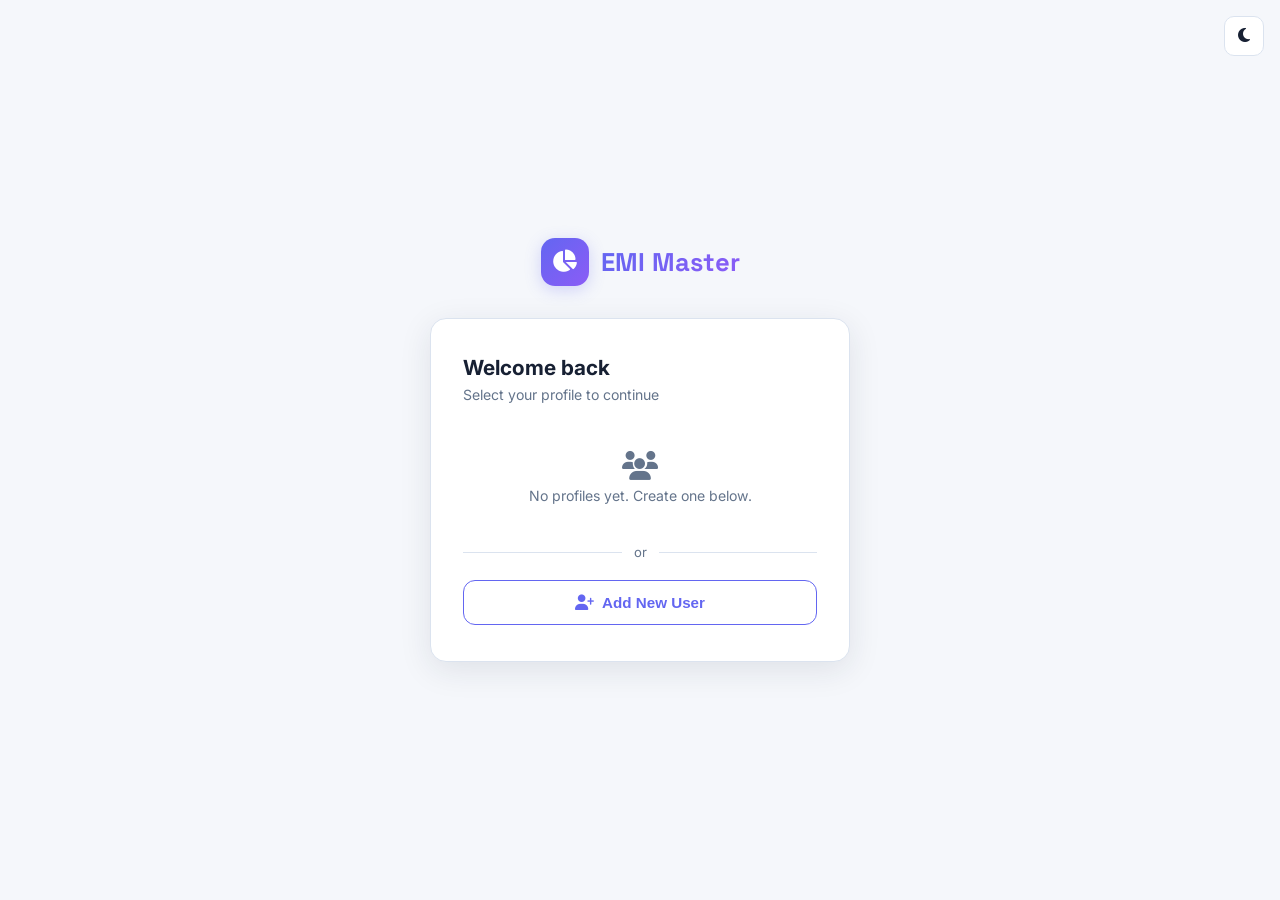
==== commit 61c97c3a: "feat: Login" ====
--- a/index.html
+++ b/index.html
@@ -736,31 +736,74 @@
 </footer>
 
 <script>
+// ===== AUTH GUARD =====
+const activeUser = localStorage.getItem('emiActiveUser');
+if (!activeUser) {
+  window.location.replace('login.html');
+  throw new Error('Redirecting to login');
+}
+const STORE_KEY = 'emiMaster_' + activeUser;
+
+// Show username in navbar
+document.addEventListener('DOMContentLoaded', () => {
+  const el = document.getElementById('navUserName');
+  if (el) el.textContent = activeUser;
+});
+
+function logout() {
+  localStorage.removeItem('emiActiveUser');
+  window.location.href = 'login.html';
+}
+
+// ===== MONTHLY AUTO-TICK =====
+// Each EMI stores lastUpdated: 'YYYY-MM' (the month it was last ticked).
+// On load, we calculate how many months have passed and subtract from pending.
+function tickEmis(emisArr) {
+  const now = new Date();
+  const nowKey = now.getFullYear() + '-' + String(now.getMonth() + 1).padStart(2, '0');
+  return emisArr
+    .map(e => {
+      const last = e.lastUpdated || nowKey;
+      const [ly, lm] = last.split('-').map(Number);
+      const monthsElapsed = (now.getFullYear() - ly) * 12 + (now.getMonth() + 1 - lm);
+      if (monthsElapsed <= 0) return e;
+      const newPending = Math.max(e.pending - monthsElapsed, 0);
+      return { ...e, pending: newPending, lastUpdated: nowKey };
+    })
+    .filter(e => e.pending > 0); // remove fully paid EMIs
+}
+
+function syncEmisToCurrentMonth() {
+  emis = tickEmis(emis);
+}
+
 // ===== STATE =====
 let emis = [];
 let state = { salary: 55000, otherIncome: 0, expenses: 15000, emergencyFund: 30000 };
 
-// Load from localStorage
 function loadState() {
-  const saved = localStorage.getItem('emiMasterData');
+  const saved = localStorage.getItem(STORE_KEY);
   if (saved) {
     const data = JSON.parse(saved);
-    emis = data.emis || [];
+    emis = tickEmis(data.emis || []);
     state = data.state || state;
     document.getElementById('salary').value = state.salary;
     document.getElementById('otherIncome').value = state.otherIncome;
     document.getElementById('expenses').value = state.expenses;
     document.getElementById('emergencyFund').value = state.emergencyFund;
+    // Persist ticked state immediately
+    localStorage.setItem(STORE_KEY, JSON.stringify({ emis, state }));
   }
   renderEmiList();
 }
 
 function saveState() {
+  syncEmisToCurrentMonth();
   state.salary = +document.getElementById('salary').value || 0;
   state.otherIncome = +document.getElementById('otherIncome').value || 0;
   state.expenses = +document.getElementById('expenses').value || 0;
   state.emergencyFund = +document.getElementById('emergencyFund').value || 0;
-  localStorage.setItem('emiMasterData', JSON.stringify({ emis, state }));
+  localStorage.setItem(STORE_KEY, JSON.stringify({ emis, state }));
 }
 
 // ===== THEME =====
@@ -868,7 +911,8 @@
   const type = document.getElementById('emiType').value;
   if (!name || !amount || !pending) { alert('Please fill Name, Amount, and Pending months.'); return; }
   const idx = +document.getElementById('editIndex').value;
-  const emi = { name, amount, pending, rate, type };
+  const nowKey = new Date().getFullYear() + '-' + String(new Date().getMonth() + 1).padStart(2, '0');
+  const emi = { name, amount, pending, rate, type, lastUpdated: nowKey };
   if (idx >= 0) emis[idx] = emi; else emis.push(emi);
   saveState();
   renderEmiList();
@@ -1383,13 +1427,14 @@
 
 // ===== DEMO DATA =====
 function loadDemoData() {
+  const nowKey = new Date().getFullYear() + '-' + String(new Date().getMonth() + 1).padStart(2, '0');
   emis = [
-    { name: 'ICICI Loan on Card', amount: 10037, pending: 18, rate: 16, type: 'credit' },
-    { name: 'Axis Bank EMI', amount: 7000, pending: 32, rate: 12, type: 'personal' },
-    { name: 'Bike Loan', amount: 5800, pending: 43, rate: 9.5, type: 'vehicle' },
-    { name: 'Insurance', amount: 5000, pending: 3, rate: 0, type: 'insurance' },
-    { name: 'ICICI Merchant EMI #1', amount: 3605, pending: 8, rate: 14, type: 'credit' },
-    { name: 'ICICI Merchant EMI #2', amount: 3155, pending: 3, rate: 14, type: 'credit' }
+    { name: 'ICICI Loan on Card', amount: 10037, pending: 18, rate: 16, type: 'credit', lastUpdated: nowKey },
+    { name: 'Axis Bank EMI', amount: 7000, pending: 32, rate: 12, type: 'personal', lastUpdated: nowKey },
+    { name: 'Bike Loan', amount: 5800, pending: 43, rate: 9.5, type: 'vehicle', lastUpdated: nowKey },
+    { name: 'Insurance', amount: 5000, pending: 3, rate: 0, type: 'insurance', lastUpdated: nowKey },
+    { name: 'ICICI Merchant EMI #1', amount: 3605, pending: 8, rate: 14, type: 'credit', lastUpdated: nowKey },
+    { name: 'ICICI Merchant EMI #2', amount: 3155, pending: 3, rate: 14, type: 'credit', lastUpdated: nowKey }
   ];
   state = { salary: 55000, otherIncome: 0, expenses: 15000, emergencyFund: 30000 };
   document.getElementById('salary').value = 55000;
@@ -1421,11 +1466,23 @@
   document.getElementById('mobileMenu').classList.remove('open');
 }
 
+document.addEventListener('visibilitychange', () => {
+  if (document.visibilityState !== 'visible' || !activeUser) return;
+  const before = JSON.stringify(emis);
+  syncEmisToCurrentMonth();
+  if (before !== JSON.stringify(emis)) {
+    localStorage.setItem(STORE_KEY, JSON.stringify({ emis, state }));
+    renderEmiList();
+    updateQuickSummary();
+  }
+});
+
 // Init
 const savedTheme = localStorage.getItem('emiTheme') || 'light';
 applyTheme(savedTheme === 'dark');
 loadState();
-if (emis.length === 0) loadDemoData();
+// Only load demo data for brand-new users with no saved data
+if (emis.length === 0 && !localStorage.getItem(STORE_KEY)) loadDemoData();
 updateQuickSummary();
 </script>
 </body>
